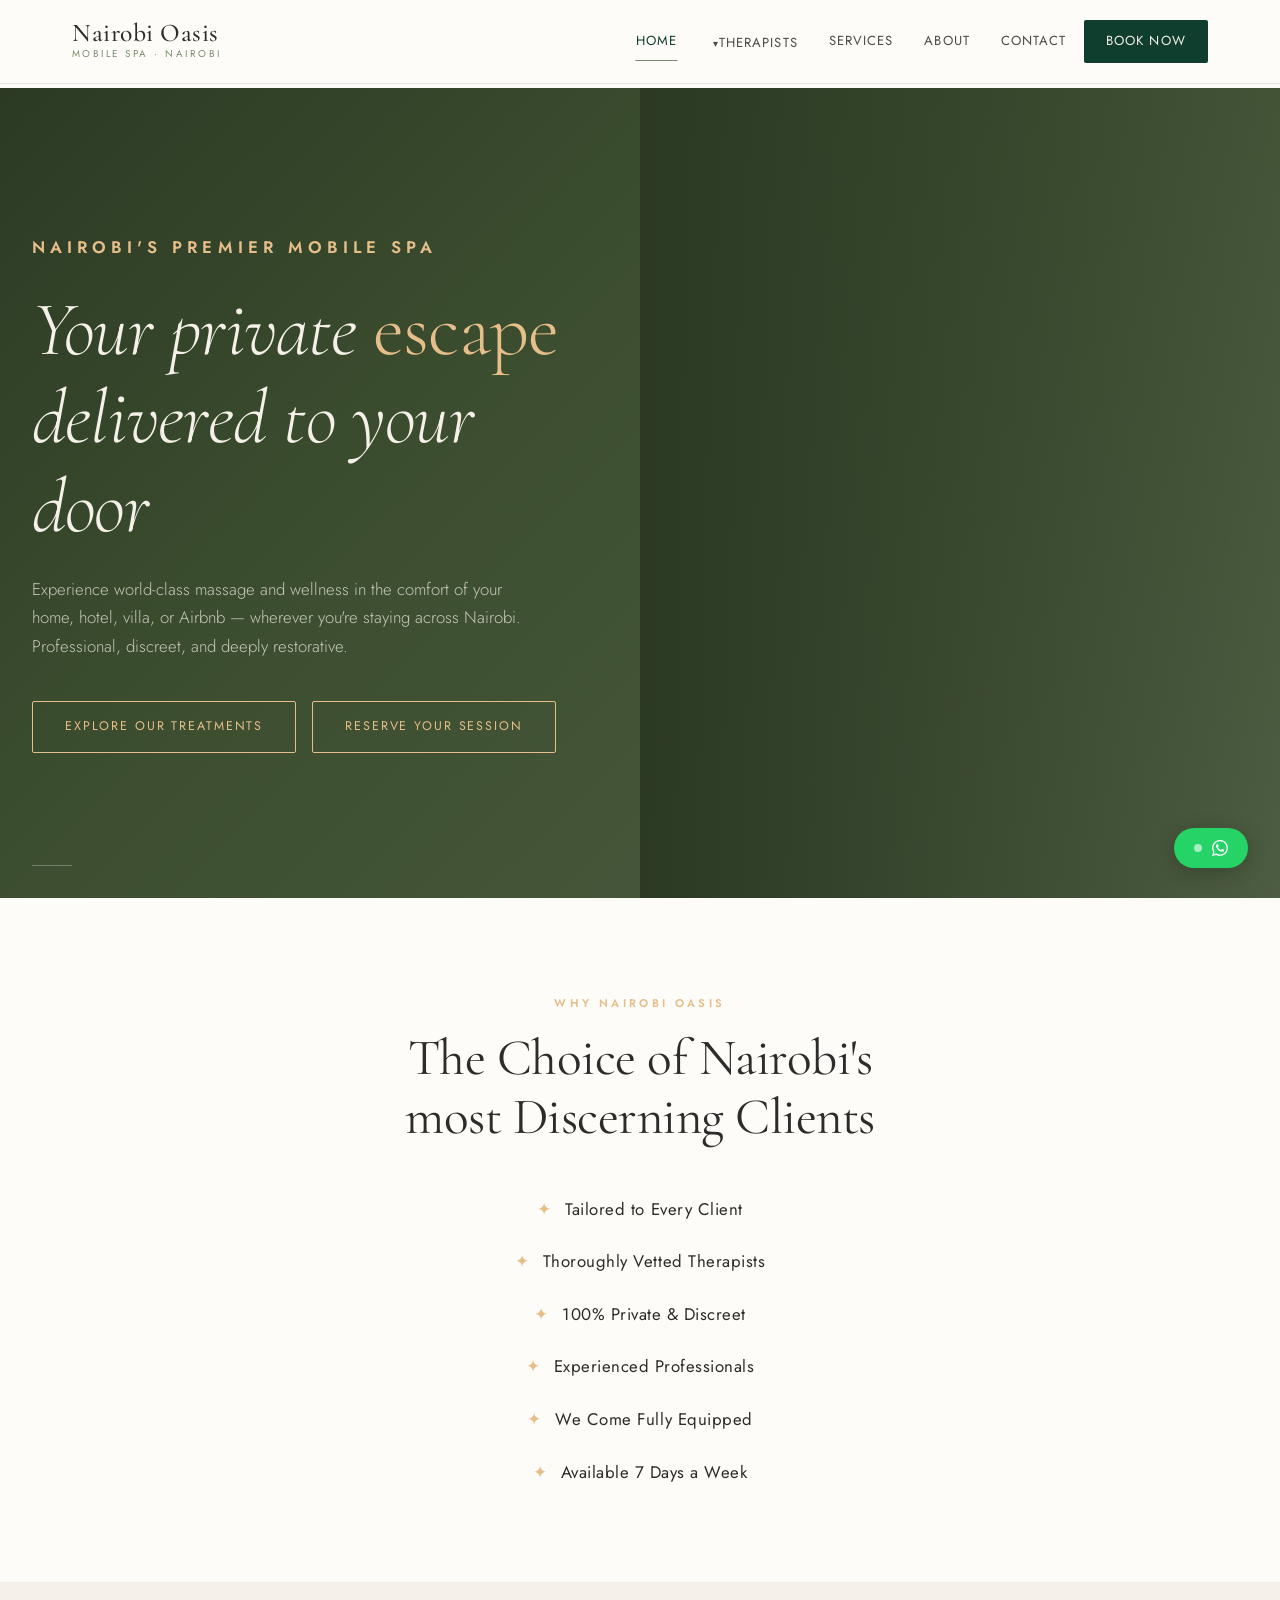
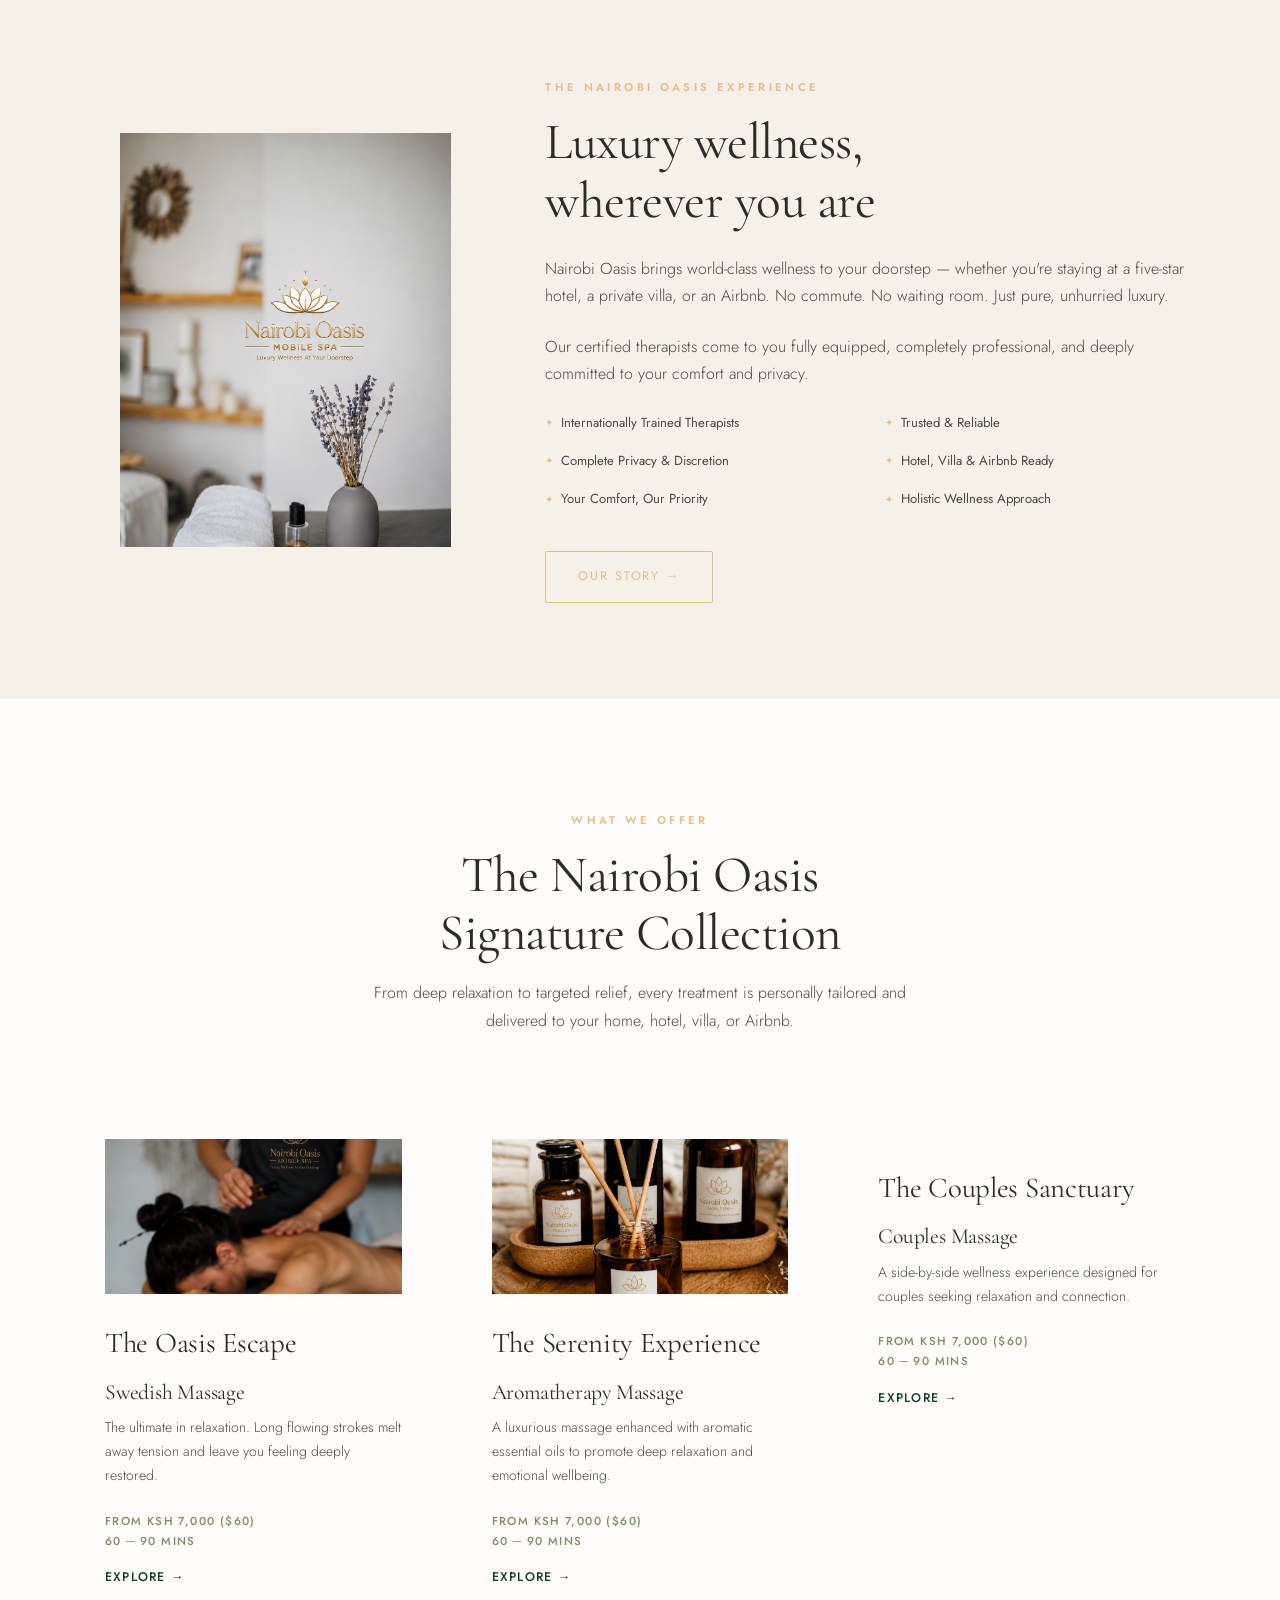
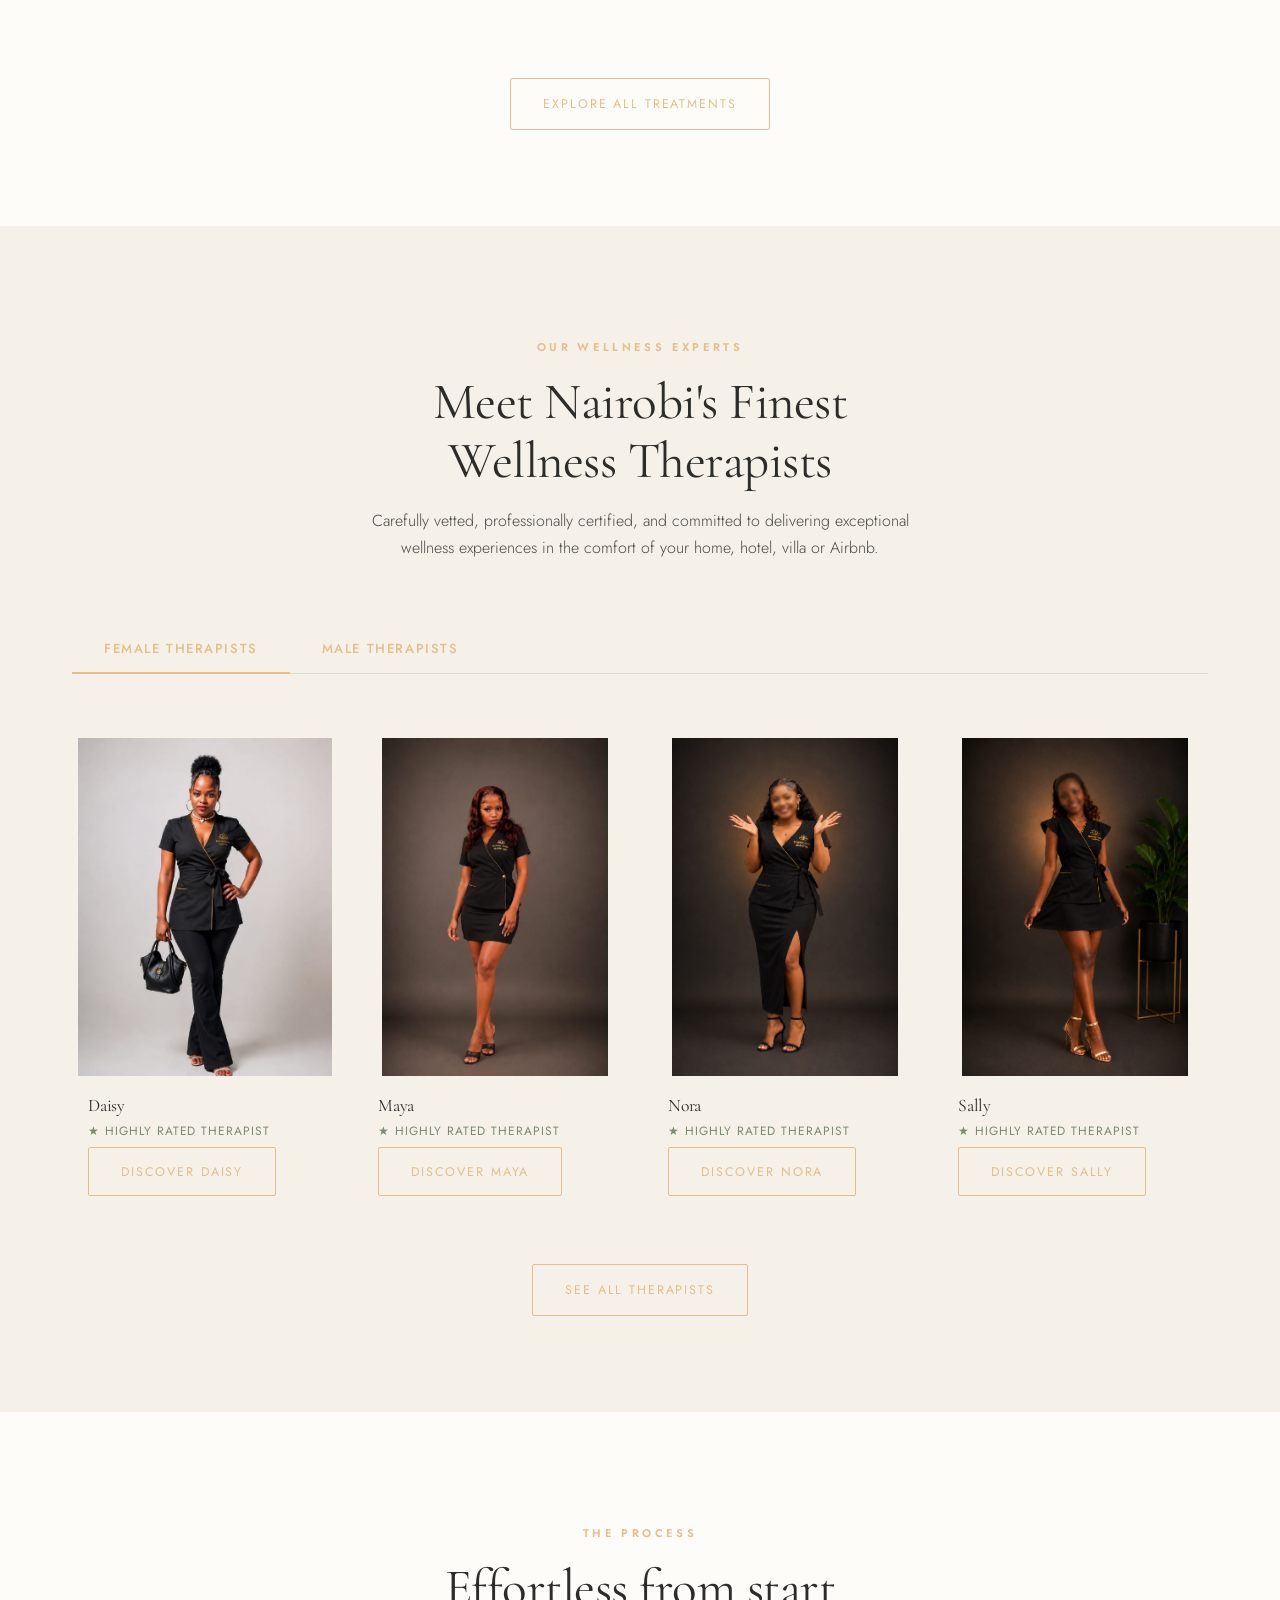
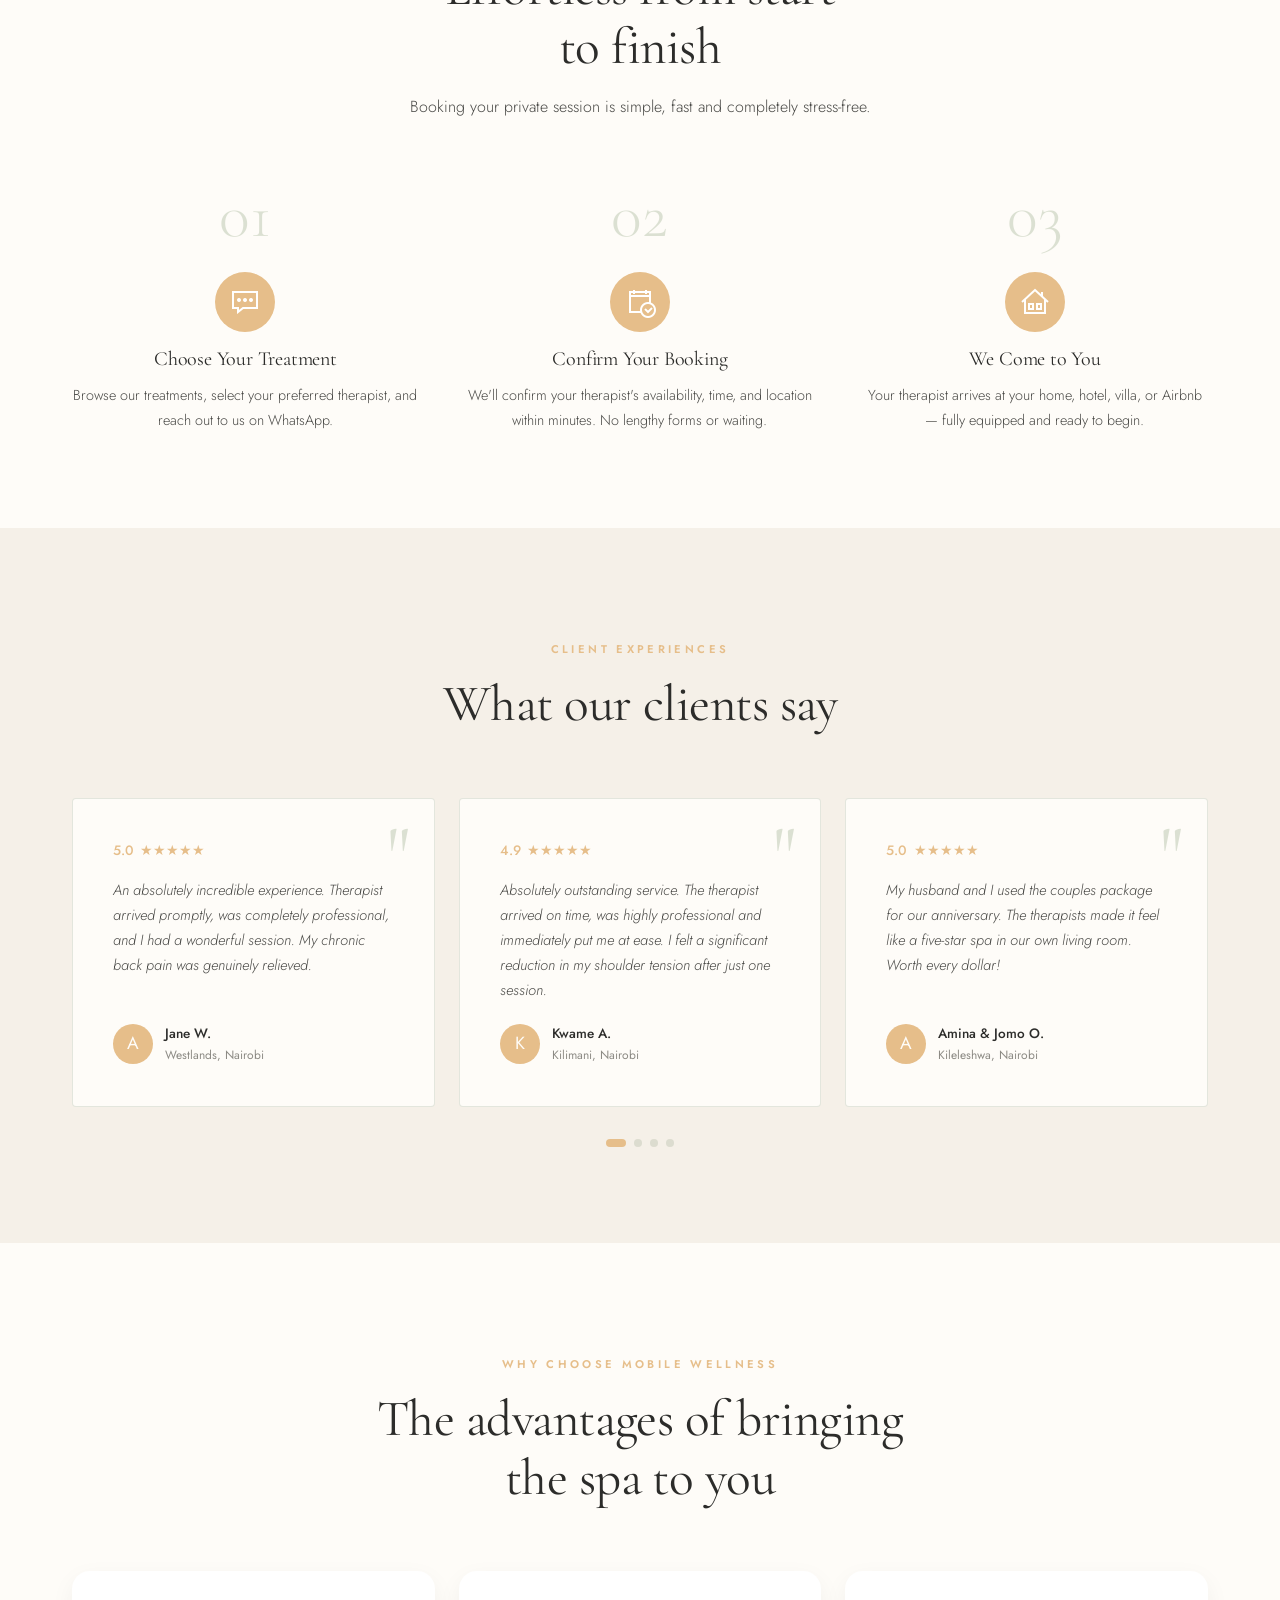
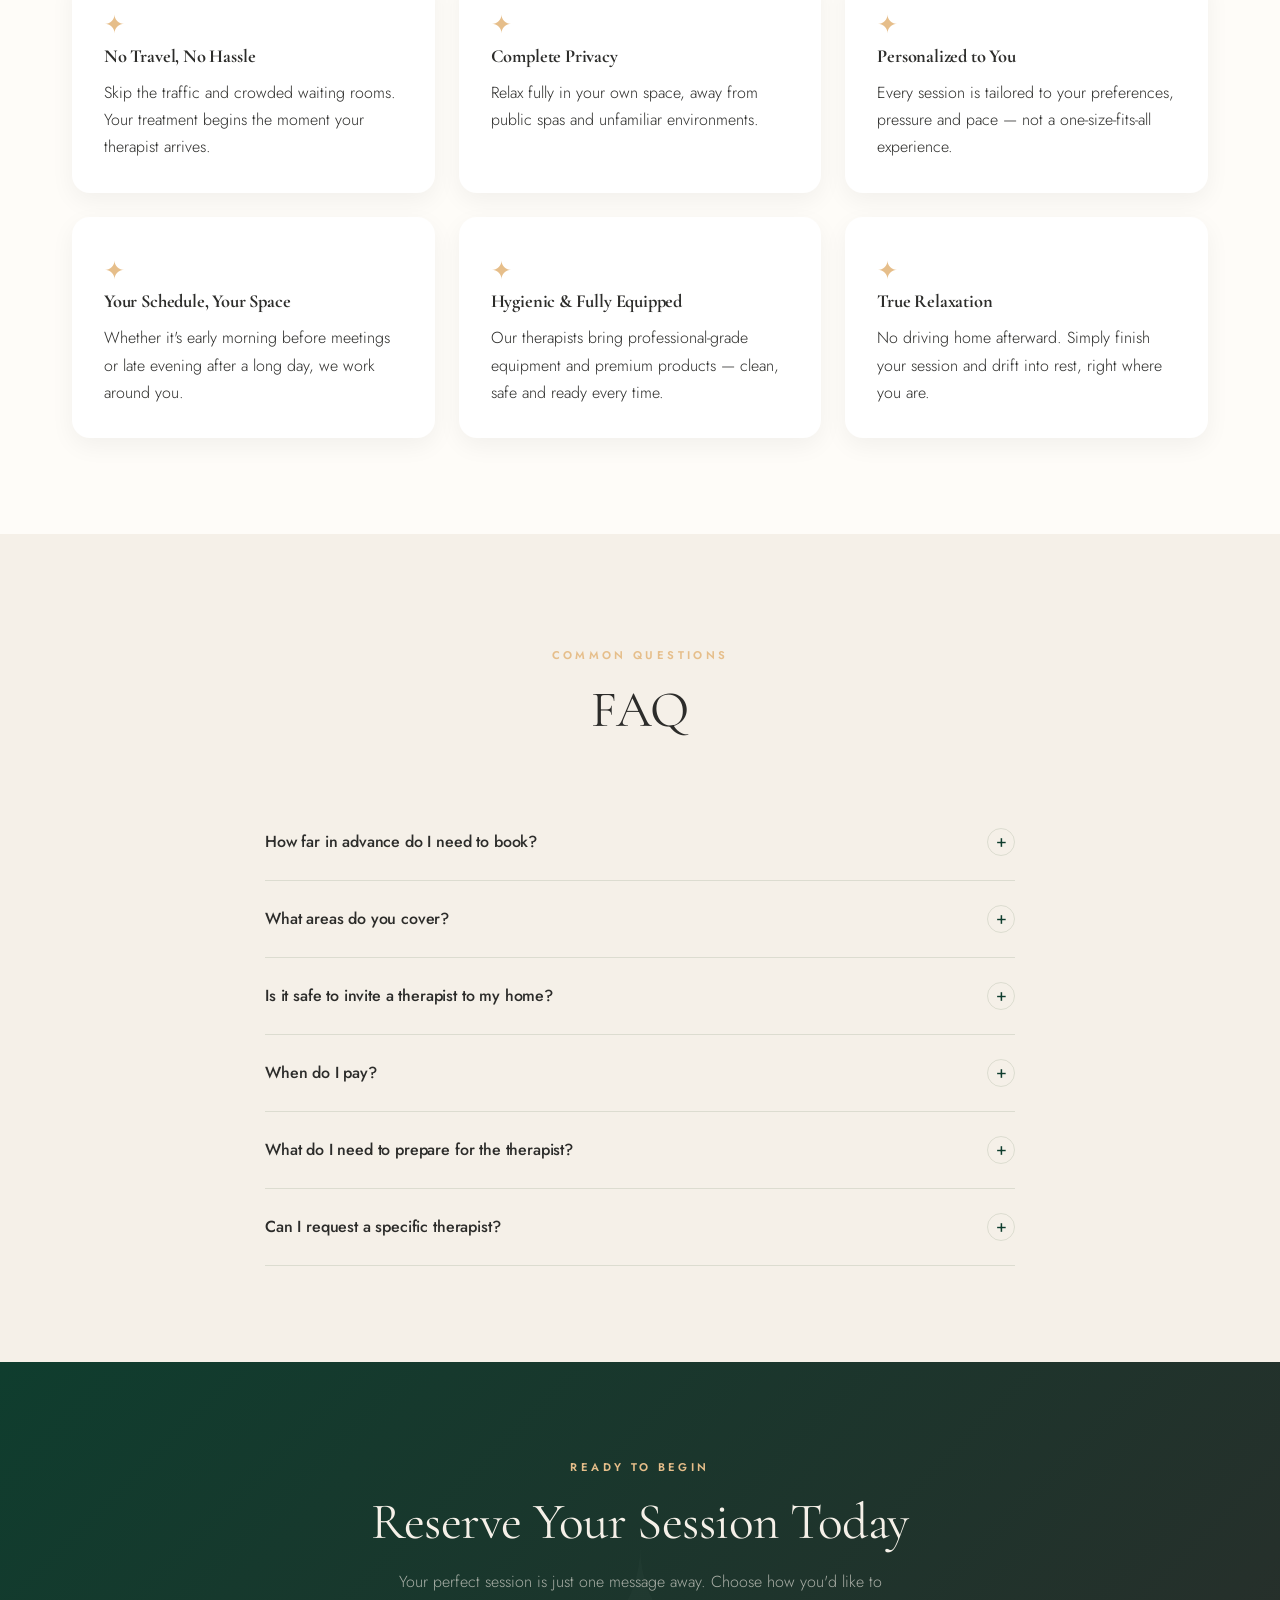
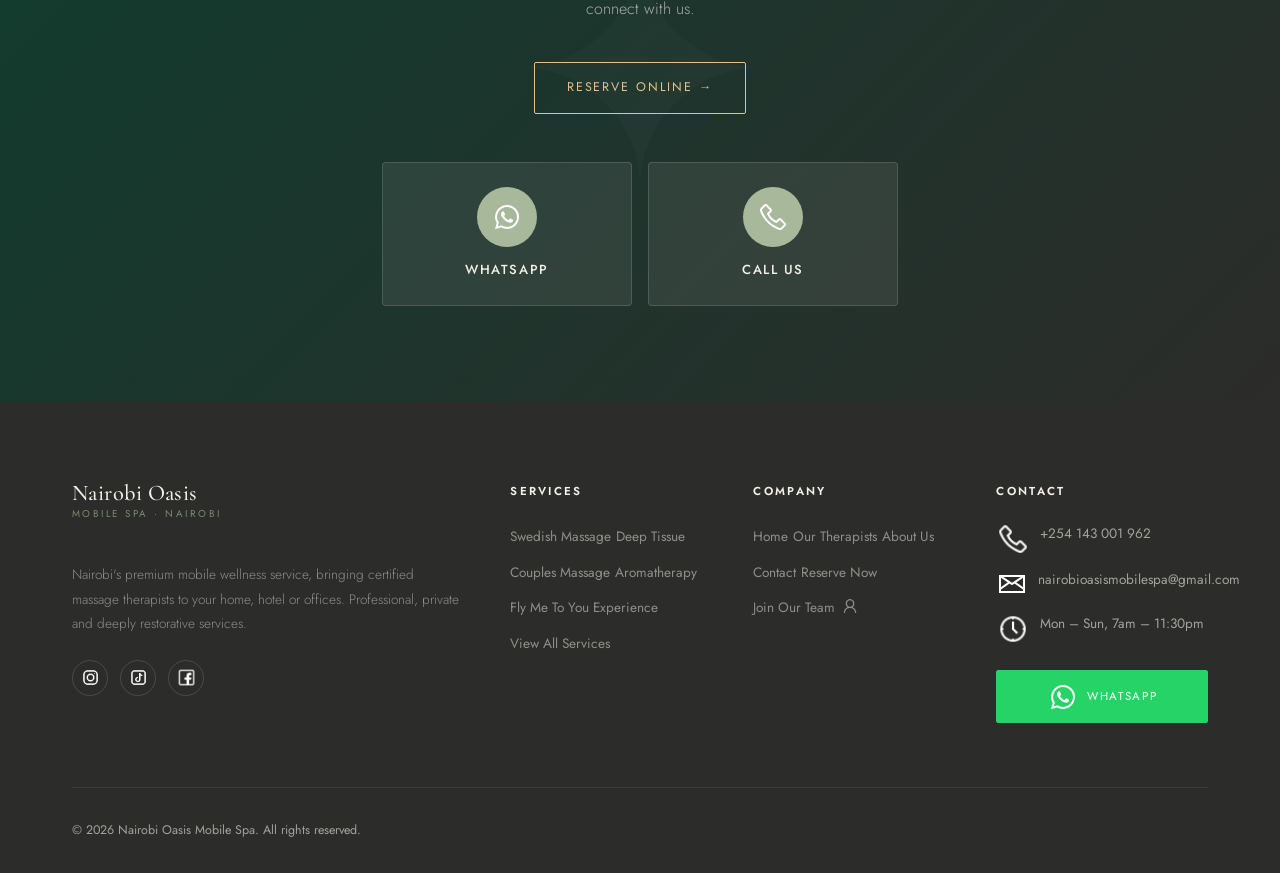
==== index.html @ d6550074 "Initial commit - Nairobi Oasis project" ====
<!DOCTYPE html>
<html lang="en">
<head>
  <meta charset="UTF-8" />
  <meta name="viewport" content="width=device-width, initial-scale=1.0" />
  <meta name="description" content="Nairobi Oasis – Premium mobile massage and wellness therapy delivered to your home, hotel, or office in Nairobi. Book expert therapists via WhatsApp." />
  <meta name="keywords" content="massage Nairobi, mobile massage Nairobi, wellness therapy Nairobi, home massage Nairobi, deep tissue massage, Swedish massage, couples massage" />
  <meta property="og:title" content="Nairobi Oasis | Luxury Mobile Wellness" />
  <meta property="og:description" content="Premium mobile massage and wellness therapy in Nairobi. Expert therapists at your doorstep." />
  <meta property="og:type" content="website" />
  <meta name="twitter:card" content="summary_large_image" />
  <title>Nairobi Oasis | Premium Mobile Spa</title>
  <link rel="preconnect" href="https://fonts.googleapis.com" />
  <link rel="preconnect" href="https://fonts.gstatic.com" crossorigin />
  <link rel="stylesheet" href="css/style.css" />
  <link rel="icon" type="image/png" href="img/main-logo.png">
</head>
<body>

<!-- NAVIGATION -->
<nav class="nav" id="mainNav" role="navigation" aria-label="Main navigation">
  <div class="container">
    <a href="index.html" class="logo" aria-label="Nairobi Oasis Home">
      <span class="logo-name">Nairobi Oasis</span>
      <span class="logo-tagline">Mobile Spa · Nairobi</span>
    </a>
    <div class="nav-links" role="menubar">
      <a href="index.html" class="active" role="menuitem">Home</a>
      <div class="nav-dropdown" role="none">
        <a href="therapists.html" role="menuitem">Therapists</a>
        <div class="dropdown-menu">
          <a href="therapists.html#female-therapists">Female Therapists</a>
          <a href="therapists.html#male-therapists">Male Therapists</a>
          <a href="therapists.html">All Therapists</a>
        </div>
      </div>
      <a href="services.html" role="menuitem">Services</a>
      <a href="about.html" role="menuitem">About</a>
      <a href="contact.html" role="menuitem">Contact</a>
      <a href="booking.html" class="nav-book-btn" role="menuitem">Book Now</a>
    </div>
    <button class="hamburger" id="hamburger" aria-label="Toggle menu" aria-expanded="false"></button>
  </div>
  <div class="mobile-menu" id="mobileMenu" role="menu">
    <a href="index.html" role="menuitem">Home</a>
    <a href="therapists.html" role="menuitem">Our Therapists</a>
    <a href="services.html" role="menuitem">Services</a>
    <a href="about.html" role="menuitem">About Us</a>
    <a href="#benefits" role="menuitem">Benefits</a>
    <a href="#faq" role="menuitem">FAQs</a>
    <a href="contact.html" role="menuitem">Contact</a>
    <a href="booking.html" role="menuitem" style="color:var(--sage-dark);font-weight:500;">→ Book Now</a>
  </div>
</nav>

<!-- FLOATING BOOKING BUTTONS -->
<div class="float-book" aria-label="Quick booking buttons">
  <a href="https://wa.me/254143001962?text=Hi Nairobi Oasis! I'd like to book a massage." target="_blank" class="float-btn wa" rel="noopener">
    <div class="dot"></div>
    <svg width="16" height="16" viewBox="0 0 24 24" fill="currentColor"><path d="M17.472 14.382c-.297-.149-1.758-.867-2.03-.967-.273-.099-.471-.148-.67.15-.197.297-.767.966-.94 1.164-.173.199-.347.223-.644.075-.297-.15-1.255-.463-2.39-1.475-.883-.788-1.48-1.761-1.653-2.059-.173-.297-.018-.458.13-.606.134-.133.298-.347.446-.52.149-.174.198-.298.298-.497.099-.198.05-.371-.025-.52-.075-.149-.669-1.612-.916-2.207-.242-.579-.487-.5-.669-.51-.173-.008-.371-.01-.57-.01-.198 0-.52.074-.792.372-.272.297-1.04 1.016-1.04 2.479 0 1.462 1.065 2.875 1.213 3.074.149.198 2.096 3.2 5.077 4.487.709.306 1.262.489 1.694.625.712.227 1.36.195 1.871.118.571-.085 1.758-.719 2.006-1.413.248-.694.248-1.289.173-1.413-.074-.124-.272-.198-.57-.347m-5.421 7.403h-.004a9.87 9.87 0 01-5.031-1.378l-.361-.214-3.741.982.998-3.648-.235-.374a9.86 9.86 0 01-1.51-5.26c.001-5.45 4.436-9.884 9.888-9.884 2.64 0 5.122 1.03 6.988 2.898a9.825 9.825 0 012.893 6.994c-.003 5.45-4.437 9.884-9.885 9.884m8.413-18.297A11.815 11.815 0 0012.05 0C5.495 0 .16 5.335.157 11.892c0 2.096.547 4.142 1.588 5.945L.057 24l6.305-1.654a11.882 11.882 0 005.683 1.448h.005c6.554 0 11.89-5.335 11.893-11.893a11.821 11.821 0 00-3.48-8.413Z"/></svg>
  </a>
</div>

<!-- HERO -->
<section class="hero" aria-label="Hero section">
  <div class="container" style="position:relative;z-index:2;">
    <div class="hero-content">
      <p class="eyebrow">NAIROBI'S PREMIER MOBILE SPA</p>
      <h1>Your private <em>escape</em> delivered to your door</h1>
      <p>Experience world-class massage and wellness in the comfort of your home, hotel, villa, or Airbnb — wherever you're staying across Nairobi. Professional, discreet, and deeply restorative.</p>
      <div class="btn-group">
        <a href="services.html" class="btn btn-outline">EXPLORE OUR TREATMENTS</a>
        <a href="booking.html" class="btn btn-outline">RESERVE YOUR SESSION</a>
      </div>
    </div>
  </div>
  <div class="hero-visual" aria-hidden="true">
    <div class="hero-img-wrap"></div>
    <div>
      <video class="hero-video" autoplay muted loop playsinline>
        <source src="vid/IMG_4090.MP4" type="video/mp4">
      </video>
    </div>
  </div>
  <div class="hero-scroll" aria-hidden="true">
    <div class="scroll-line"></div>
  </div>
</section>

<!--WHY NAIROBI OASIS-->
<section class="why-choose section">
  <div class="container">
    <p class="eyebrow">Why Nairobi Oasis</p>
    <h2>
      The Choice of Nairobi's <br>most Discerning Clients
    </h2>
    <ul class="why-list">
      <li><span>✦</span> Tailored to Every Client</li>
      <li><span>✦</span> Thoroughly Vetted Therapists</li>
      <li><span>✦</span> 100% Private &amp; Discreet</li>
      <li><span>✦</span> Experienced Professionals</li>
      <li><span>✦</span> We Come Fully Equipped</li>
      <li><span>✦</span> Available 7 Days a Week</li>
    </ul>
  </div>
</section>

<!-- INTRO -->
<section class="intro section" aria-labelledby="intro-heading">
  <div class="container">
    <div class="intro-visual reveal">
      <div class="intro-visual-img">
        <img src="img/image-1.png" alt="Nairobi Oasis mobile massage experience" class="intro-img intro-img-mob" />
      </div>
    </div>
    <div class="intro-text reveal reveal-delay-2">
      <p class="eyebrow">The Nairobi Oasis Experience</p>
      <h2 id="intro-heading">Luxury wellness,<br>wherever you are</h2>
      <p>Nairobi Oasis brings world-class wellness to your doorstep — whether you're staying at a five-star hotel, a private villa, or an Airbnb. No commute. No waiting room. Just pure, unhurried luxury.</p>
      <p>Our certified therapists come to you fully equipped, completely professional, and deeply committed to your comfort and privacy.</p>
      <div class="intro-features">
        <div class="feature-tag">Internationally Trained Therapists</div>
        <div class="feature-tag">Trusted & Reliable</div>
        <div class="feature-tag">Complete Privacy & Discretion</div>
        <div class="feature-tag">Hotel, Villa & Airbnb Ready</div>
        <div class="feature-tag">Your Comfort, Our Priority</div>
        <div class="feature-tag">Holistic Wellness Approach</div>
      </div>
      <a href="about.html" class="btn btn-outline">Our Story →</a>
    </div>
  </div>
</section>

<!-- SERVICES -->
<section class="services section" aria-labelledby="services-heading">
  <div class="container">
    <div class="section-header reveal">
      <p class="eyebrow">What We Offer</p>
      <h2 id="services-heading">The Nairobi Oasis<br>Signature Collection</h2>
      <p>From deep relaxation to targeted relief, every treatment is personally tailored and delivered to your home, hotel, villa, or Airbnb.</p>
    </div>
    <div class="services-slider">
      <button class="slider-btn slider-btn-prev" aria-label="Previous service">‹</button>

      <div class="services-grid">
        <div class="service-card reveal">
          <img src="img/image-4-mini.png" alt="" class="service-card-img">
          <h2 class="service-icon">The Oasis Escape</h2>
          <h3>Swedish Massage</h3>
          <p>The ultimate in relaxation. Long flowing strokes melt away tension and leave you feeling deeply restored.</p>
          <div class="service-price">From KSh 7,000 ($60) <br> 60 ─ 90 mins</div>
          <a href="services.html">Explore →</a>
        </div>
        <div class="service-card reveal reveal-delay-2">
          <img src="img/image-2-mini.png" alt="" class="service-card-img">
          <h2 class="service-icon">The Serenity Experience</h2>
          <h3>Aromatherapy Massage</h3>
          <p>A luxurious massage enhanced with aromatic essential oils to promote deep relaxation and emotional wellbeing.</p>
          <div class="service-price">From  KSh 7,000 ($60) <br> 60 ─ 90 mins</div>
          <a href="services.html">Explore →</a>
        </div>
        <div class="service-card reveal">
          <img src="img/couples-1-mini.png" alt="" class="service-card-img">
          <h2 class="service-icon">The Couples Sanctuary</h2>
          <h3>Couples Massage</h3>
          <p>A side-by-side wellness experience designed for couples seeking relaxation and connection.</p>
          <div class="service-price">From  KSh 7,000 ($60) <br> 60 ─ 90 mins</div>
          <a href="services.html">Explore →</a>
        </div>
      </div>

      <button class="slider-btn slider-btn-next" aria-label="Next service">›</button>
    </div>

    <div class="slider-dots" aria-hidden="true"></div>
    <div style="text-align:center;margin-top:3rem;" class="reveal">
      <a href="services.html" class="btn btn-outline">Explore All Treatments</a>
    </div>
  </div>
</section>

<!-- THERAPISTS PREVIEW -->
<section class="therapists section" aria-labelledby="therapists-heading">
  <div class="container">
    <div class="section-header reveal">
      <p class="eyebrow">Our Wellness Experts</p>
      <h2 id="therapists-heading">Meet Nairobi's Finest <br> Wellness Therapists</h2>
      <p>Carefully vetted, professionally certified, and committed to delivering exceptional wellness experiences in the comfort of your home, hotel, villa or Airbnb.</p>
    </div>
    <div class="therapist-tabs">
      <button class="tab-btn active" data-tab="female-tab">Female Therapists</button>
      <button class="tab-btn" data-tab="male-tab">Male Therapists</button>
    </div>
    <div id="female-tab" class="tab-content active">
      <div class="carousel-wrapper">
        <div class="therapist-grid" data-carousel="female">
          <a href="therapist-profile.html?id=daisy" class="therapist-card reveal">
            <div class="therapist-img-placeholder">
              <img src="img/Daisy.jpg" alt="Daisy" class="therapist-img">
            </div>
            <div class="therapist-info">
              <h4>Daisy</h4>
              <div class="specialty">★ Highly Rated Therapist</div>
              <button class="btn-outline btn">Discover Daisy</button>
            </div>
          </a>
          <a href="therapist-profile.html?id=maya" class="therapist-card reveal reveal-delay-1">
            <div class="therapist-img-placeholder">
              <img src="img/Maya-4.jpeg" alt="Maya" class="therapist-img">
            </div>
            <div class="therapist-info">
              <h4>Maya</h4>
              <div class="specialty">★ Highly Rated Therapist</div>
              <button class="btn-outline btn">Discover Maya</button>
            </div>
          </a>
          <a href="therapist-profile.html?id=nora" class="therapist-card reveal reveal-delay-2">
            <div class="therapist-img-placeholder">
              <img src="img/Nora-2.png" alt="Nora" class="therapist-img">
            </div>
            <div class="therapist-info">
              <h4>Nora</h4>
              <div class="specialty">★ Highly Rated Therapist</div>
              <button class="btn-outline btn">Discover Nora</button>
            </div>
          </a>
          <a href="therapist-profile.html?id=sally" class="therapist-card reveal reveal-delay-3">
            <div class="therapist-img-placeholder">
              <img src="img/Sally3.png" alt="Sally" class="therapist-img">
            </div>
            <div class="therapist-info">
              <h4>Sally</h4>
              <div class="specialty">★ Highly Rated Therapist</div>
              <button class="btn-outline btn">Discover Sally</button>
            </div>
          </a>
        </div>
        <button class="carousel-btn carousel-prev" data-carousel="female">‹</button>
        <button class="carousel-btn carousel-next" data-carousel="female">›</button>
      </div>
      <div class="carousel-dots" data-carousel="female"></div>
    </div>
    <div id="male-tab" class="tab-content">
      <div class="carousel-wrapper">
        <div class="therapist-grid" data-carousel="male">
          <a href="therapist-profile.html?id=dan" class="therapist-card reveal">
            <div class="therapist-img-placeholder">
              <img src="img/Dan-2.png" alt="Dan" class="therapist-img">
            </div>
            <div class="therapist-info">
              <h4>Dan</h4>
              <div class="specialty">★ Highly Rated Therapist</div>
              <button class="btn-outline btn">Discover Dan</button>
            </div>
          </a>
          <a href="therapist-profile.html?id=alison" class="therapist-card reveal reveal-delay-1">
            <div class="therapist-img-placeholder">
              <img src="img/Alison-2.png" alt="Alison" class="therapist-img">
            </div>
            <div class="therapist-info">
              <h4>Alison</h4>
              <div class="specialty">★ Highly Rated Therapist</div>
              <button class="btn-outline btn">Discover Alison</button>
            </div>
          </a>
        </div>
        <button class="carousel-btn carousel-prev" data-carousel="male">‹</button>
        <button class="carousel-btn carousel-next" data-carousel="male">›</button>
      </div>
      <div class="carousel-dots" data-carousel="male"></div>
    </div>
    <div style="text-align:center;margin-top:3rem;" class="reveal">
      <a href="therapists.html" class="btn btn-outline">See All Therapists</a>
    </div>
  </div>
</section>

<!-- HOW IT WORKS -->
<section class="how-it-works section" aria-labelledby="hiw-heading">
  <div class="container">
    <div class="section-header reveal">
      <p class="eyebrow">The Process</p>
      <h2 id="hiw-heading">Effortless from start<br>to finish</h2>
      <p>Booking your private session is simple, fast and completely stress-free.</p>
    </div>
    <div class="steps-grid">
      <div class="step reveal">
        <div class="step-icon">
          <img src="icons/message-w.png" alt="Message icon">
        </div>
        <h3>Choose Your Treatment</h3>
        <p>Browse our treatments, select your preferred therapist, and reach out to us on WhatsApp.</p>
      </div>
      <div class="step reveal reveal-delay-1">
        <div class="step-icon">
          <img src="icons/booking.png" alt="Calendar icon">
        </div>
        <h3>Confirm Your Booking</h3>
        <p>We'll confirm your therapist's availability, time, and location within minutes. No lengthy forms or waiting.</p>
      </div>
      <div class="step reveal reveal-delay-2">
        <div class="step-icon">
          <img src="icons/house.png" alt="Home icon">
        </div>
        <h3>We Come to You</h3>
        <p>Your therapist arrives at your home, hotel, villa, or Airbnb — fully equipped and ready to begin.</p>
      </div>
    </div>
  </div>
</section>

<!-- TESTIMONIALS -->
<section class="testimonials section" aria-labelledby="reviews-heading">
  <div class="container">
    <div class="section-header reveal">
      <p class="eyebrow">Client Experiences</p>
      <h2 id="reviews-heading">What our clients say</h2>
    </div>

    <div class="testimonials-viewport" id="testimonialsViewport">
      <div class="testimonials-track" id="testimonialsTrack">

        <div class="testimonial-card reveal">
          <div class="stars"><span class="rating">5.0</span>★★★★★</div>
          <p>An absolutely incredible experience. Therapist arrived promptly, was completely professional, and I had a wonderful session. My chronic back pain was genuinely relieved.</p>
          <div class="reviewer">
            <div class="reviewer-avatar">A</div>
            <div>
              <div class="reviewer-name">Jane W.</div>
              <div class="reviewer-loc">Westlands, Nairobi</div>
            </div>
          </div>
        </div>

        <div class="testimonial-card reveal reveal-delay-1">
          <div class="stars"><span class="rating">4.9</span>★★★★★</div>
          <p>Absolutely outstanding service. The therapist arrived on time, was highly professional and immediately put me at ease. I felt a significant reduction in my shoulder tension after just one session.</p>
          <div class="reviewer">
            <div class="reviewer-avatar">K</div>
            <div>
              <div class="reviewer-name">Kwame A.</div>
              <div class="reviewer-loc">Kilimani, Nairobi</div>
            </div>
          </div>
        </div>

        <div class="testimonial-card reveal reveal-delay-2">
          <div class="stars"><span class="rating">5.0</span>★★★★★</div>
          <p>My husband and I used the couples package for our anniversary. The therapists made it feel like a five-star spa in our own living room. Worth every dollar!</p>
          <div class="reviewer">
            <div class="reviewer-avatar">A</div>
            <div>
              <div class="reviewer-name">Amina & Jomo O.</div>
              <div class="reviewer-loc">Kileleshwa, Nairobi</div>
            </div>
          </div>
        </div>

        <div class="testimonial-card">
          <div class="stars"><span class="rating">4.8</span>★★★★★</div>
          <p>Booking was effortless and the deep tissue massage was exactly what my travel-worn back needed. I'll definitely be a repeat client.</p>
          <div class="reviewer">
            <div class="reviewer-avatar">T</div>
            <div>
              <div class="reviewer-name">Tendai M.</div>
              <div class="reviewer-loc">Lavington, Nairobi</div>
            </div>
          </div>
        </div>

        <div class="testimonial-card">
          <div class="stars"><span class="rating">5.0</span>★★★★★</div>
          <p>I was skeptical about home sessions but the therapist's setup felt more relaxing than any spa visit I've had. Highly recommend.</p>
          <div class="reviewer">
            <div class="reviewer-avatar">N</div>
            <div>
              <div class="reviewer-name">Nia K.</div>
              <div class="reviewer-loc">Karen, Nairobi</div>
            </div>
          </div>
        </div>

        <div class="testimonial-card">
          <div class="stars"><span class="rating">4.9</span>★★★★★</div>
          <p>Six sessions in and my migraines have noticeably reduced. The therapist truly understands trigger points and pressure.</p>
          <div class="reviewer">
            <div class="reviewer-avatar">D</div>
            <div>
              <div class="reviewer-name">David O.</div>
              <div class="reviewer-loc">Runda, Nairobi</div>
            </div>
          </div>
        </div>

      </div>
    </div>

    <div class="testimonial-dots" id="testimonialDots"></div>
  </div>
</section>

<!-- BENEFITS -->
<section class="benefits section" id="benefits">
  <div class="container">
    <div class="section-header">
      <p class="eyebrow">Why Choose Mobile Wellness</p>
      <h2>The advantages of bringing <br> the spa to you</h2>
    </div>

    <div class="benefits-grid">
      <div class="benefit-card">
        <P style="color: var(--earth); font-size: 25px;">✦</P>
        <h3>No Travel, No Hassle</h3>
        <p>Skip the traffic and crowded waiting rooms. Your treatment begins the moment your therapist arrives.</p>
      </div>

      <div class="benefit-card">
        <P style="color: var(--earth); font-size: 25px;">✦</P>
        <h3>Complete Privacy</h3>
        <p>Relax fully in your own space, away from public spas and unfamiliar environments.</p>
      </div>

      <div class="benefit-card">
        <P style="color: var(--earth); font-size: 25px;">✦</P>
        <h3>Personalized to You</h3>
        <p>Every session is tailored to your preferences, pressure and pace — not a one-size-fits-all experience.</p>
      </div>

      <div class="benefit-card">
        <P style="color: var(--earth); font-size: 25px;">✦</P>
        <h3>Your Schedule, Your Space</h3>
        <p>Whether it's early morning before meetings or late evening after a long day, we work around you.</p>
      </div>

      <div class="benefit-card">
        <P style="color: var(--earth); font-size: 25px;">✦</P>
        <h3> Hygienic & Fully Equipped</h3>
        <p>Our therapists bring professional-grade equipment and premium products — clean, safe and ready every time.</p>
      </div>

      <div class="benefit-card">
        <P style="color: var(--earth); font-size: 25px;">✦</P>
        <h3>True Relaxation</h3>
        <p>No driving home afterward. Simply finish your session and drift into rest, right where you are.</p>
      </div>
    </div>
  </div>
</section>

<!-- FAQ -->
<section class="faq section" id="faq">
  <div class="container">
    <div class="section-header reveal">
      <p class="eyebrow">Common Questions</p>
      <h2>FAQ</h2>
    </div>
    <div class="faq-list">
      <div class="faq-item reveal">
        <div class="faq-q">
          <h4>How far in advance do I need to book?</h4>
          <div class="faq-toggle">+</div>
        </div>
        <div class="faq-a"><p>We recommend booking at least 1–2 hours in advance to ensure therapist availability. For the best selection of therapists and appointment times, booking earlier is always advised.</p></div>
      </div>
      <div class="faq-item reveal">
        <div class="faq-q">
          <h4>What areas do you cover?</h4>
          <div class="faq-toggle">+</div>
        </div>
        <div class="faq-a"><p>We cover all Nairobi neighborhoods including Westlands, Karen, Kilimani, Kileleshwa, Lavington, Parklands, Runda, Muthaiga, Upperhill, CBD, and surrounding areas. Message us if you're unsure.</p></div>
      </div>
      <div class="faq-item reveal">
        <div class="faq-q">
          <h4>Is it safe to invite a therapist to my home?</h4>
          <div class="faq-toggle">+</div>
        </div>
        <div class="faq-a"><p>Absolutely. All Nairobi Oasis therapists are professionally trained, identity-verified, background-checked, and committed to maintaining the highest standards of professionalism, privacy, and client care.</p></div>
      </div>
      <div class="faq-item reveal">
        <div class="faq-q">
          <h4>When do I pay?</h4>
          <div class="faq-toggle">+</div>
        </div>
        <div class="faq-a"><p>Payment is made upon completion of your session. We currently accept M-Pesa and cash payments. Our team will provide payment guidance when confirming your booking.</p></div>
      </div>
      <div class="faq-item reveal">
        <div class="faq-q">
          <h4>What do I need to prepare for the therapist?</h4>
          <div class="faq-toggle">+</div>
        </div>
        <div class="faq-a"><p>Simply clear enough space for a massage table (or the floor for Thai massage), have a towel or two available, and let us know in advance if there are any special requirements. Our therapists bring all professional equipment.</p></div>
      </div>
      <div class="faq-item reveal">
        <div class="faq-q">
          <h4>Can I request a specific therapist?</h4>
          <div class="faq-toggle">+</div>
        </div>
        <div class="faq-a"><p>Yes! Browse our therapist profiles and mention your preference when booking. We'll do our best to match you with your requested therapist subject to availability.</p></div>
      </div>
    </div>
  </div>
</section>

<!-- BOOKING CTA -->
<section class="booking-cta" aria-label="Call to action">
  <div class="container">
    <p class="eyebrow">Ready to Begin</p>
    <h2>Reserve Your Session Today</h2>
    <p>Your perfect session is just one message away. Choose how you'd like to connect with us.</p>
    <div class="btn-group" style="justify-content:center;margin-bottom:3rem;">
      <a href="booking.html" class="btn btn-outline">Reserve Online →</a>
    </div>
    <div class="booking-methods">
      <a href="https://wa.me/254143001962" target="_blank" class="booking-method-card">
        <div class="method-icon">
          <img src="icons/whatsapp.png" alt="whatsapp-icon">
        </div>
        <div class="method-name">WhatsApp</div>
      </a>
      <a href="tel:+254143001962" class="booking-method-card">
        <div class="method-icon">
          <img src="icons/call.png" alt="phone-icon">
        </div>
        <div class="method-name">Call Us</div>
      </a>
    </div>
  </div>
</section>

<!-- FOOTER -->
<footer role="contentinfo">
  <div class="container">
    <div class="footer-grid">
      <div class="footer-brand">
        <div class="logo">
          <span class="logo-name">Nairobi Oasis</span>
          <span class="logo-tagline">Mobile Spa · Nairobi</span>
        </div>
        <p style="margin-top:1.25rem;">Nairobi's premium mobile wellness service, bringing certified massage therapists to your home, hotel or offices. Professional, private and deeply restorative services.</p>
        <div class="social-links">
          <a href="https://www.instagram.com/nairobioasisspa" class="social-link" target="_blank" aria-label="Instagram">
            <img src="icons/instagram.png" alt="Instagram icon">
          </a>
          <a href="https://www.tiktok.com/@nairobioasismobilespa" target="_blank" class="social-link" aria-label="Tiktok">
            <img src="icons/tiktok.png" alt="Tiktok icon">
          </a>
          <a href="https://www.facebook.com/share/14eLEYNdpJy/?mibextid=wwXIfr" target="_blank" class="social-link" aria-label="WhatsApp">
            <img src="icons/facebook.png" alt="Faceook icon">
          </a>
        </div>
      </div>
      <div class="footer-col f-services">
        <h5>Services</h5>
        <ul>
          <li><a href="services.html#swedish">Swedish Massage</a></li>
          <li><a href="services.html#tissue">Deep Tissue</a></li>
          <li><a href="services.html#couple">Couples Massage</a></li>
          <li><a href="services.html#aromatherapy">Aromatherapy</a></li>
          <li><a href="services.html#flymetoyou">Fly Me To You Experience</a></li>
          <li><a href="services.html.">View All Services</a></li>
        </ul>
      </div>
      <div class="footer-col f-company">
        <h5>Company</h5>
        <ul>
          <li><a href="index.html">Home</a></li>
          <li><a href="therapists.html">Our Therapists</a></li>
          <li><a href="about.html">About Us</a></li>
          <li><a href="contact.html">Contact</a></li>
          <li><a href="booking.html">Reserve Now</a></li>
          <li><a href="">Join Our Team</a> <span><img src="icons/profile.png" alt=""></span> </li>
        </ul>
      </div>
      <div class="footer-col f-contact">
        <h5>Contact</h5>
        <div class="footer-contact-item">
          <img src="icons/call.png" class="icon-img" alt="">
          <a href="tel:+254143001962">+254 143 001 962</a>
        </div>
        <div class="footer-contact-item">
          <img src="icons/mail-w.png" class="icon-img" alt="">
          <a href="mailto:hello@nairobioasismobilespa@gmail.com">nairobioasismobilespa@gmail.com</a>
        </div>
        <div class="footer-contact-item">
            <img src="icons/time.png" class="icon-img" alt="">
          <span>Mon – Sun, 7am – 11:30pm</span>
        </div>
        <div style="margin-top:1.5rem;display:flex;flex-direction:column;gap:0.5rem;">
          <a href="https://wa.me/254143001962" target="_blank" class="btn btn-wa" style="font-size:0.72rem;padding:0.6rem 1rem;justify-content:center;">
            <img src="icons/whatsapp.png" alt="WhatsApp icon">  WhatsApp</a>
        </div>
      </div>
    </div>
    <div class="footer-bottom">
      <span>© 2026 Nairobi Oasis Mobile Spa. All rights reserved.</span>
      <!-- <div class="footer-bottom-links">
        <a href="#">Privacy Policy</a>
        <a href="#">Terms of Service</a>
        <a href="#">Cookie Policy</a>
      </div> -->
    </div>
  </div>
</footer>

<script src="js/main.js"></script>
</body>
</html>
---- css/style.css ----
@import url("https://fonts.googleapis.com/css2?family=Cormorant+Garamond:ital,wght@0,300;0,400;0,500;0,600;1,300;1,400&family=Jost:wght@300;400;500;600&display=swap");

/* CSS VARIABLES */
:root {
  --cream: #f5f0e8;
  --ivory: #faf8f3;
  --sage: #7a8b6e;
  --sage-light: #a8b89a;
  --sage-dark: #0f3d2e;
  --earth: #E6BE8A;
  --earth-dark: #9e7e58;
  --charcoal: #2c2c2a;
  --charcoal-light: #4a4a47;
  --warm-white: #fefcf8;
  --muted: #8c8a84;
  --border: rgba(122, 139, 110, 0.2);
  --shadow: 0 20px 60px rgba(44, 44, 42, 0.08);
  --shadow-hover: 0 30px 80px rgba(44, 44, 42, 0.15);
  --radius: 2px;
  --transition: all 0.4s cubic-bezier(0.25, 0.46, 0.45, 0.94);
  --font-display: "Cormorant Garamond", Georgia, serif;
  --font-body: "Jost", sans-serif;
  --whatsapp: #25d366;
}

/* RESET & BASE */
*,
*::before,
*::after {
  box-sizing: border-box;
  margin: 0;
  padding: 0;
}

html {
  scroll-behavior: smooth;
  font-size: 16px;
  overflow-x: hidden;
}

body {
  font-family: var(--font-body);
  background: var(--warm-white);
  color: var(--charcoal);
  line-height: 1.7;
  overflow-x: hidden;
  -webkit-font-smoothing: antialiased;
}

body {
    padding-top: 88px;
}

img {
  max-width: 100%;
  height: auto;
  display: block;
}

.hero-video {
  position: absolute;
  inset: 0;
  width: 100%;
  height: 100%;
  object-fit: cover;
}

a {
  text-decoration: none;
  color: inherit;
}

button {
  cursor: pointer;
  border: none;
  background: none;
  font-family: inherit;
}

ul {
  list-style: none;
}

/* TYPOGRAPHY */
h1,
h2,
h3,
h4 {
  font-family: var(--font-display);
  font-weight: 400;
  line-height: 1.15;
  letter-spacing: -0.01em;
}

h1 {
  font-size: clamp(2.8rem, 6vw, 5.5rem);
}

h2 {
  font-size: clamp(2rem, 4vw, 3.5rem);
}

h3 {
  font-size: clamp(1.4rem, 2.5vw, 2rem);
}

h4 {
  font-size: 1.25rem;
}

p {
  font-size: 1rem;
  color: var(--charcoal-light);
  font-weight: 300;
}

.eyebrow {
  font-family: var(--font-body);
  font-size: 0.7rem;
  font-weight: 600;
  letter-spacing: 0.3em;
  text-transform: uppercase;
  color: var(--earth);
}

/* LAYOUT */
.container {
  max-width: 1200px;
  margin: 0 auto;
  padding: 0 2rem;
}

.section {
  padding: 6rem 0;
}

/* NAVIGATION */
.nav {
  background: var(--warm-white);
  padding: 1.25rem 0;
  position: fixed;
  top: 0;
  left: 0;
  width: 100%;
  z-index: 1000;
  border-bottom: 1px solid var(--border);
  transition: transform .3s ease, padding .3s ease, box-shadow .3s ease;
}

.nav.scrolled {
  box-shadow: 0 2px 30px rgba(44, 44, 42, 0.08);
  padding: 0.9rem 0;
}

.nav .container {
  display: flex;
  align-items: center;
  justify-content: space-between;
}

.logo {
  display: flex;
  flex-direction: column;
  gap: 0.05rem;
}

.logo-name {
  font-family: var(--font-display);
  font-size: 1.6rem;
  font-weight: 500;
  color: var(--charcoal);
  letter-spacing: 0.02em;
  line-height: 1;
}

.logo-tagline {
  font-size: 0.62rem;
  letter-spacing: 0.25em;
  text-transform: uppercase;
  color: var(--sage);
  font-weight: 400;
}

.logo img {
  width: 120px;
  height: auto;
}

.nav-links {
  display: flex;
  gap: 0.25rem;
  align-items: center;
}

.nav-links a {
  font-size: 0.82rem;
  font-weight: 400;
  letter-spacing: 0.08em;
  text-transform: uppercase;
  color: var(--charcoal-light);
  padding: 0.5rem 0.85rem;
  border-radius: 2px;
  transition: var(--transition);
  position: relative;
}

.nav-links a:hover,
.nav-links a.active {
  color: var(--sage-dark);
}

.nav-links a::after {
  content: "";
  position: absolute;
  bottom: 0;
  left: 50%;
  width: 0;
  height: 1px;
  background: var(--sage);
  transition: var(--transition);
  transform: translateX(-50%);
}

.nav-links a:hover::after,
.nav-links a.active::after {
  width: 60%;
}

.nav-dropdown {
  position: relative;
}

.nav-dropdown > a::before {
  content: "▾";
  margin-left: 0.3rem;
  font-size: 0.65rem;
}

.dropdown-menu {
  position: absolute;
  top: calc(100% + 0.5rem);
  left: 0;
  background: var(--warm-white);
  border: 1px solid var(--border);
  border-radius: 4px;
  min-width: 210px;
  padding: 0.5rem 0;
  opacity: 0;
  visibility: hidden;
  transform: translateY(-8px);
  transition: var(--transition);
  box-shadow: var(--shadow);
  z-index: 100;
}

.nav-dropdown:hover .dropdown-menu {
  opacity: 1;
  visibility: visible;
  transform: translateY(0);
}

.dropdown-menu a {
  display: block;
  padding: 0.6rem 1.2rem;
  font-size: 0.8rem;
  color: var(--charcoal-light);
  text-transform: none;
  letter-spacing: 0.03em;
}

.dropdown-menu a::after {
  display: none;
}

.dropdown-menu a:hover {
  background: var(--cream);
  color: var(--sage-dark);
}

.nav-book-btn {
  background: var(--sage-dark);
  color: var(--cream) !important;
  padding: 0.65rem 1.4rem !important;
  border-radius: 2px;
  font-weight: 500;
  letter-spacing: 0.12em;
}

.nav-book-btn::after {
  display: none !important;
}

.nav-book-btn:hover {
  background: var(--charcoal) !important;
  color: var(--cream) !important;
}

.hamburger {
  display: none;
  flex-direction: column;
  gap: 5px;
  padding: 4px;
  cursor: pointer;
}

.hamburger span {
  display: block;
  width: 24px;
  height: 1.5px;
  background: var(--charcoal);
  transition: var(--transition);
}

.hamburger.open span:nth-child(1) {
  transform: rotate(45deg) translate(4px, 4px);
}

.hamburger.open span:nth-child(2) {
  opacity: 0;
}

.hamburger.open span:nth-child(3) {
  transform: rotate(-45deg) translate(4px, -4px);
}

.mobile-menu {
  display: none;
  background: var(--warm-white);
  border-top: 1px solid var(--border);
  padding: 1.5rem 2rem;
}

.mobile-menu.open {
  display: block;
}

.mobile-menu a {
  display: block;
  padding: 0.75rem 0;
  font-size: 0.9rem;
  border-bottom: 1px solid var(--border);
  color: var(--charcoal-light);
  letter-spacing: 0.05em;
}

.mobile-menu a:last-child {
  border-bottom: none;
}

/* BUTTONS */
.btn {
  display: inline-flex;
  align-items: center;
  gap: 0.5rem;
  padding: 0.9rem 2rem;
  font-size: 0.78rem;
  font-family: var(--font-body);
  letter-spacing: 0.15em;
  text-transform: uppercase;
  border-radius: var(--radius);
  transition: var(--transition);
  cursor: pointer;
  border: 1.5px solid transparent;
}

.btn-primary {
  background: var(--sage-dark);
  color: var(--cream);
  border-color: var(--sage-dark);
}

.btn-primary:hover {
  background: var(--charcoal);
  border-color: var(--charcoal);
  transform: translateY(-2px);
}

.btn-outline {
  background: transparent;
  color: var(--earth);
  border-color: var(--earth);
}

.btn-outline:hover {
  background: var(--cream);
  color: var(--charcoal);
  border-color: var(--cream);
  transform: translateY(-2px);
}

.btn-cream {
  background: var(--cream);
  color: var(--charcoal);
  border-color: var(--cream);
}

.btn-cream:hover {
  background: var(--warm-white);
  transform: translateY(-2px);
}

.btn-wa {
  background: var(--whatsapp);
  color: #fff;
  border-color: var(--whatsapp);
}

.btn-wa:hover {
  background: #1da851;
  border-color: #1da851;
  transform: translateY(-2px);
}

.btn-group {
  display: flex;
  gap: 1rem;
  flex-wrap: wrap;
  align-items: center;
}

/* HERO */
.hero {
  min-height: 90vh;
  background: linear-gradient(135deg, #2c3a24 0%, #3d4f30 40%, #4d5c42 100%);
  display: grid;
  grid-template-columns: 1fr 1fr;
  align-items: center;
  position: relative;
  overflow: hidden;
}

.hero::before {
  content: "";
  position: absolute;
  inset: 0;
  background: url("data:image/svg+xml,%3Csvg width='60' height='60' viewBox='0 0 60 60' xmlns='http://www.w3.org/2000/svg'%3E%3Cg fill='none' fill-rule='evenodd'%3E%3Cg fill='%237A8B6E' fill-opacity='0.07'%3E%3Ccircle cx='30' cy='30' r='1'/%3E%3C/g%3E%3C/g%3E%3C/svg%3E");
  opacity: 0.5;
}

.hero-content {
  padding: 5rem 0 5rem 0;
  position: relative;
  z-index: 2;
  animation: fadeUp 1s ease both;
}

.hero-content .eyebrow {
  color: var(--earth);
  margin-bottom: 1.5rem;
}

.hero-content h1 {
  color: var(--cream);
  font-weight: 300;
  font-style: italic;
  margin-bottom: 1.5rem;
}

.hero-content h1 em {
  font-style: normal;
  color: var(--earth);
}

.hero-content p {
  color: rgba(245, 240, 232, 0.75);
  font-size: 1.05rem;
  max-width: 500px;
  margin-bottom: 2.5rem;
}

.hero-visual {
  position: relative;
  height: 100%;
  min-height: 90vh;
  overflow: hidden;
}

.hero-img-wrap {
  position: absolute;
  inset: 0;
  background: linear-gradient(to left, transparent 0%, #2c3a24 100%);
  z-index: 1;
}

.hero-visual img {
  width: 100%;
  height: 100%;
  object-fit: cover;
  opacity: 0.6;
}

.hero-scroll {
  position: absolute;
  bottom: 2rem;
  left: 2rem;
  z-index: 10;
  display: flex;
  align-items: center;
  gap: 0.75rem;
  color: rgba(245, 240, 232, 0.5);
  font-size: 0.72rem;
  letter-spacing: 0.2em;
  text-transform: uppercase;
}

.scroll-line {
  width: 40px;
  height: 1px;
  background: rgba(245, 240, 232, 0.3);
  position: relative;
  overflow: hidden;
}
.scroll-line::after {
  content: "";
  position: absolute;
  left: -100%;
  top: 0;
  width: 100%;
  height: 100%;
  background: var(--earth);
  animation: scrollLine 2s ease infinite;
}

@keyframes scrollLine {
  to {
    left: 100%;
  }
}

/* WHY */
.why-choose{
    background: var(--warm-white); 
    text-align:center;
}

.why-choose .container{
    max-width:700px;
}

.why-choose h2{
    margin:1rem 0 3rem;
}

.why-list{
    list-style:none;
    padding:0;
    margin:0;

    display:flex;
    flex-direction:column;
    gap:1.5rem;
}

.why-list li{
    font-size:1.05rem;
    color:var(--text);
    letter-spacing:.03em;
}

.why-list span{
    color:var(--earth);
    margin-right:.5rem;
}

/* INTRO SECTION */
.intro {
  background: var(--cream);
}

.intro .container {
  display: grid;
  grid-template-columns: 1fr 1.4fr;
  gap: 0;
  align-items: center;
}

.intro-visual {
  position: relative;
}

.intro-visual img {
  width: 70%;
  margin-left: 3rem;
}

.intro-text .eyebrow {
  margin-bottom: 1rem;
}

.intro-text h2 {
  margin-bottom: 1.5rem;
}

.intro-text p {
  margin-bottom: 1.5rem;
}

.intro-features {
  display: grid;
  grid-template-columns: 1fr 1fr;
  gap: 1rem;
  margin-bottom: 2.5rem;
}

.feature-tag {
  display: flex;
  align-items: center;
  gap: 0.5rem;
  font-size: 0.82rem;
  color: var(--charcoal-light);
}

.feature-tag::before {
  content: "✦";
  color: var(--earth);
  font-size: 0.65rem;
}

/* SERVICES SECTION */
.services {
  background: var(--warm-white);
}

.section-header {
  text-align: center;
  margin-bottom: 4rem;
}

.section-header .eyebrow {
  margin-bottom: 1rem;
}

.section-header p {
  max-width: 550px;
  margin: 1rem auto 0;
}

.services-grid {
  display: grid;
  grid-template-columns: repeat(3, 1fr);
  gap: 1.5rem;
}

.service-card {
  background: var(--warm-white);
  padding: 2.5rem 2rem;
  border-radius: 4px;
  border: 1px solid transparent;
  transition: var(--transition);
  position: relative;
  overflow: hidden;
  cursor: pointer;
}

.service-card::before {
  content: "";
  position: absolute;
  top: 0;
  left: 0;
  width: 100%;
  height: 2px;
  background: var(--earth);
  transform: scaleX(0);
  transform-origin: left;
  transition: var(--transition);
}

.service-card:hover {
  border-color: var(--border);
  box-shadow: var(--shadow);
  transform: translateY(-4px);
}

.service-card:hover::before {
  transform: scaleX(1);
}

.service-icon {
  font-size: 1.8rem;
  margin-bottom: 1.25rem;
}

.service-card h3 {
  font-size: 1.35rem;
  margin-bottom: 0.75rem;
}

.service-card p {
  font-size: 0.88rem;
  margin-bottom: 1.5rem;
}

.service-price {
  font-size: 0.72rem;
  letter-spacing: 0.12em;
  text-transform: uppercase;
  color: var(--sage);
  font-weight: 500;
}

.service-card a {
  display: inline-flex;
  align-items: center;
  gap: 0.4rem;
  font-size: 0.78rem;
  font-weight: 500;
  letter-spacing: 0.1em;
  text-transform: uppercase;
  color: var(--sage-dark);
  margin-top: 1rem;
  transition: var(--transition);
}

.service-card a:hover {
  gap: 0.75rem;
}

.service-card-img {
  padding-bottom: 2rem;
}

.services-slider {
  position: relative;
  display: flex;
  align-items: center;
  gap: 1rem;
}

.slider-btn {
  display: none; /* hidden on desktop */
  flex-shrink: 0;
  width: 44px;
  height: 44px;
  border-radius: 50%;
  background: var(--warm-white);
  border: 1px solid var(--border);
  font-size: 1.4rem;
  color: var(--sage-dark);
  cursor: pointer;
  align-items: center;
  justify-content: center;
  transition: var(--transition);
}

.slider-btn:hover {
  background: var(--sage);
  color: var(--warm-white);
}

.slider-dots {
  display: none;
  justify-content: center;
  gap: 0.5rem;
  margin-top: 1.5rem;
}

.slider-dots span {
  width: 8px;
  height: 8px;
  border-radius: 50%;
  background: var(--border);
  cursor: pointer;
  transition: var(--transition);
}

.slider-dots span.active {
  background: var(--earth);
  width: 20px;
  border-radius: 4px;
}

/* HOW IT WORKS */
.how-it-works {
  background: var(--warm-white);
}

.steps-grid {
  display: grid;
  grid-template-columns: repeat(3, 1fr);
  gap: 3rem;
  counter-reset: step;
}

.step {
  text-align: center;
  position: relative;
  counter-increment: step;
}

.step::before {
  content: counter(step, decimal-leading-zero);
  font-family: var(--font-display);
  font-size: 4rem;
  font-weight: 300;
  color: var(--sage-light);
  opacity: 0.4;
  line-height: 1;
  margin-bottom: 1.5rem;
  display: block;
}

.step-icon {
  width: 60px;
  height: 60px;
  background: var(--earth);
  border-radius: 50%;
  display: flex;
  align-items: center;
  justify-content: center;
  font-size: 1.5rem;
  margin: 0 auto 1rem;
}

.step h3 {
  font-size: 1.25rem;
  margin-bottom: 0.75rem;
}

.step p {
  font-size: 0.9rem;
}

/* THERAPISTS */
.therapists {
  background: var(--cream);
}

.therapist-tabs {
  display: flex;
  gap: 0;
  margin-bottom: 3rem;
  border-bottom: 1px solid var(--border);
}

.tab-btn {
  padding: 0.85rem 2rem;
  font-size: 0.82rem;
  font-weight: 500;
  letter-spacing: 0.12em;
  text-transform: uppercase;
  color: var(--earth);
  border-bottom: 2px solid transparent;
  margin-bottom: -1px;
  transition: var(--transition);
  cursor: pointer;
  background: none;
  border-left: none;
  border-right: none;
  border-top: none;
  font-family: var(--font-body);
}

.tab-btn.active {
  color: var(--earth);
  border-bottom-color: var(--earth);
}

.therapist-grid,
.therapist-page-grid {
  display: grid;
  grid-template-columns: repeat(4, 1fr);
  gap: 1.5rem;
}

.therapist-card,
.therapist-page-card {
  border-radius: 4px;
  overflow: hidden;
  transition: var(--transition);
  text-decoration: none;
  color: inherit;
  display: block;
}

.therapist-card:hover {
  transform: translateY(-6px);
  box-shadow: var(--shadow-hover);
}

.therapist-section {
  position: relative;
}

#therapist-profile-content {
  min-height: 100vh;
    opacity: 0;
    transform: translateY(15px);
    transition: opacity 0.4s ease, transform 0.4s ease;
}

#therapist-profile-content.loaded {
    opacity: 1;
    transform: translateY(0);
}
.therapist-section::after {
  content: "";
  position: absolute;
  left: 0;
  bottom: 0;
  height: 1px;
  width: 100%;
  background: linear-gradient(
    to right,
    transparent,
    rgba(0, 0, 0, 0.2),
    transparent
  );
}

.therapist-section:last-child::after {
  display: none;
  margin: 0;
}

.therapist-img {
  aspect-ratio: 3/4;
  object-fit: contain;
  padding-top: 1rem;
}

.therapist-img-placeholder {
  width: 100%;
  display: flex;
  align-items: center;
  justify-content: center;
}

.therapist-info {
  padding: 1.25rem 1rem;
}

.therapist-info h4 {
  font-size: 1.1rem;
  font-family: var(--font-display);
  margin-bottom: 0.25rem;
}

.therapist-info .specialty {
  font-size: 0.75rem;
  margin-bottom: .4rem;
  color: var(--sage);
  letter-spacing: 0.08em;
  text-transform: uppercase;
}

.therapist-info .rating {
  font-size: 0.75rem;
  color: var(--earth);
}

.view-btn {
  background: var(--sage-dark);
  color: var(--cream) !important;
  padding: 0.65rem 1.4rem !important;
  margin-top: 1rem;
  border-radius: 2px;
  font-weight: 500;
  letter-spacing: 0.12em;
}

.tab-content {
  display: none;
}

.tab-content.active {
  display: block;
}

.carousel-wrapper {
  position: relative;
}

.carousel-btn {
  display: none;
}

.carousel-dots {
  display: none;
  justify-content: center;
  gap: 0.5rem;
  margin-top: 1.5rem;
}

.carousel-dots span {
  width: 8px;
  height: 8px;
  border-radius: 50%;
  background: var(--border);
  cursor: pointer;
  transition: var(--transition);
}

.carousel-dots span.active {
  background: var(--earth);
  width: 20px;
  border-radius: 4px;
}

/*  Benefits */

.benefits{
    background: var(--warm-white);
}

.section-heading{
    text-align:center;
    max-width:700px;
    margin:0 auto 4rem;
}

.section-heading h2{
    margin-bottom:1rem;
}

/* Main Grid */

.benefits-grid{
    display:grid;
    grid-template-columns:repeat(3,1fr);
    gap:1.5rem;
}

.benefit-card{
    background:#fff;
    border-radius:18px;
    padding:2rem;
    text-align:left;
    box-shadow:0 8px 25px rgba(0,0,0,.05);
    transition:.3s ease;
}

.benefit-card:hover{
    transform:translateY(-6px);
    box-shadow:0 18px 40px rgba(0,0,0,.08);
}

.benefit-card img{
    width:58px;
    height:58px;
    margin-bottom:1.25rem;
}

.benefit-card h3{
    margin-bottom:.75rem;
    font-size:1.15rem;
    font-weight: bold;
}

.benefit-card p{
    color:var(--text-light);
    line-height:1.7;
}

/* Additional Benefits */

.additional-benefits{
  max-width: 866px;
    margin: 0 auto;
    margin-top:4rem;
    background:#fff;
    padding:2.5rem 4rem;
    border-radius:20px;
    box-shadow:0 8px 25px rgba(0,0,0,.05);
}

.additional-benefits h3{
    text-align:center;
    margin-bottom:2rem;
}

.additional-grid{
    display:grid;
    grid-template-columns:repeat(2,1fr);
    gap:1rem 2rem;
    list-style: circle;
}

.additional-grid div{
    display:flex;
    align-items:center;
    gap:.75rem;
    font-weight:500;
}


/* TESTIMONIALS */
.testimonials {
  background: var(--cream);
}

.testimonials-viewport {
  overflow: hidden;
  position: relative;
  touch-action: pan-y;
  user-select: none;
  -webkit-user-select: none;
}

.testimonials-track {
  display: flex;
  gap: 1.5rem;
  transition: transform 0.6s ease;
  cursor: grab;
}

.testimonials-track:active {
  cursor: grabbing;
}

.testimonial-card {
  flex: 0 0 calc((100% - 3rem) / 3); /* 3 visible, accounting for 2 gaps of 1.5rem */
  background: var(--warm-white);
  padding: 2.5rem;
  border-radius: 4px;
  border: 1px solid var(--border);
  position: relative;
}

.testimonial-card::before {
  content: '"';
  font-family: var(--font-display);
  font-size: 5rem;
  color: var(--sage-light);
  opacity: 0.4;
  position: absolute;
  top: 1rem;
  right: 1.5rem;
  line-height: 1;
}

.testimonial-card .stars {
  display: flex;
  align-items: center;
  gap: 0.4rem;
  color: var(--earth);
  font-size: 0.85rem;
  margin-bottom: 1rem;
}

.testimonial-card .stars .rating {
  font-weight: 500;
}

.testimonial-card p {
  font-size: 0.92rem;
  font-style: italic;
  margin-bottom: 1.5rem;
  height: 120px;
}

.reviewer {
  display: flex;
  align-items: center;
  gap: 0.75rem;
}

.reviewer-avatar {
  width: 40px;
  height: 40px;
  border-radius: 50%;
  background: var(--earth);
  display: flex;
  align-items: center;
  justify-content: center;
  font-size: 1.1rem;
  color: var(--warm-white);
  flex-shrink: 0;
}

.reviewer-name {
  font-size: 0.85rem;
  font-weight: 500;
}

.reviewer-loc {
  font-size: 0.75rem;
  color: var(--muted);
}

.testimonial-dots {
  display: flex;
  justify-content: center;
  gap: 0.5rem;
  margin-top: 2rem;
}

.testimonial-dots span {
  width: 8px;
  height: 8px;
  border-radius: 50%;
  background: var(--border);
  cursor: pointer;
  transition: var(--transition);
}

.testimonial-dots span.active {
  background: var(--earth);
  width: 20px;
  border-radius: 4px;
}

/* BOOKING CTA */
.booking-cta {
  background: linear-gradient(
    135deg,
    var(--sage-dark) 0%,
    var(--charcoal) 100%
  );
  padding: 6rem 0;
  text-align: center;
  position: relative;
  overflow: hidden;
}

.booking-cta::before {
  content: "✦";
  position: absolute;
  font-size: 20rem;
  color: rgba(255, 255, 255, 0.02);
  top: 50%;
  left: 50%;
  transform: translate(-50%, -50%);
  font-family: var(--font-display);
  pointer-events: none;
}

.booking-cta .eyebrow {
  color: var(--earth);
  margin-bottom: 1rem;
}

.booking-cta h2 {
  color: var(--cream);
  margin-bottom: 1rem;
}

.booking-cta p {
  color: rgba(245, 240, 232, 0.65);
  max-width: 500px;
  margin: 0 auto 2.5rem;
}

.booking-methods {
  display: flex;
  gap: 1rem;
  justify-content: center;
  flex-wrap: wrap;
  margin-top: 2rem;
}

.booking-method-card {
  background: rgba(245, 240, 232, 0.08);
  border: 1px solid rgba(245, 240, 232, 0.15);
  border-radius: 4px;
  padding: 1.5rem 2rem;
  text-align: center;
  min-width: 250px;
  transition: var(--transition);
  cursor: pointer;
}

.booking-method-card:hover {
  background: rgba(245, 240, 232, 0.15);
  transform: translateY(-4px);
}

.booking-method-card .method-icon {
  font-size: 2rem;
  margin-bottom: 0.75rem;
}

.booking-method-card .method-name {
  color: var(--cream);
  font-size: 0.82rem;
  letter-spacing: 0.12em;
  text-transform: uppercase;
  font-weight: 500;
}

.method-icon {
  width: 60px;
  height: 60px;
  display: flex;
  align-items: center;
  justify-content: center;
  font-size: 1.5rem;
  background: var(--sage-light);
  border-radius: 50%;
  margin: 0px auto 1rem;
}

/* FOOTER */
footer {
  background: var(--charcoal);
  padding: 5rem 0 2rem;
  color: rgba(245, 240, 232, 0.6);
}

.footer-grid {
  display: grid;
  grid-template-columns: 2fr 1fr 1fr 1fr;
  gap: 3rem;
  margin-bottom: 4rem;
}

.footer-brand .logo-name {
  color: var(--cream);
  font-size: 1.4rem;
}

.footer-brand .logo-tagline {
  margin-bottom: 1.25rem;
}

.footer-brand p {
  font-size: 0.85rem;
  line-height: 1.8;
  margin-bottom: 1.5rem;
  color: rgba(245, 240, 232, 0.5);
}

.social-links {
  display: flex;
  gap: 0.75rem;
}

.social-link {
  width: 36px;
  height: 36px;
  border: 1px solid rgba(245, 240, 232, 0.15);
  border-radius: 50%;
  display: flex;
  align-items: center;
  justify-content: center;
  font-size: 0.85rem;
  transition: var(--transition);
  color: rgba(245, 240, 232, 0.5);
}

.social-link:hover {
  border-color: var(--earth);
  color: var(--earth);
}

.social-link img {
  width: 21px;
}

.icon-img {
  width: 34px;
}

.footer-col h5 {
  font-family: var(--font-body);
  font-size: 0.72rem;
  font-weight: 600;
  letter-spacing: 0.2em;
  text-transform: uppercase;
  color: var(--cream);
  margin-bottom: 1.25rem;
}

.footer-col ul li {
  margin-bottom: 0.6rem;
  display: inline-flex;
  gap: 5px;
}

.footer-col ul li a {
  font-size: 0.85rem;
  transition: var(--transition);
  color: #f5f0e880;
}

.footer-col ul li img {
  width: 20px;
}

.footer-col ul li a:hover {
  color: var(--earth);
}

.footer-contact-item {
  display: flex;
  align-items: flex-start;
  gap: 0.6rem;
  margin-bottom: 0.75rem;
  font-size: 0.85rem;
}

.footer-contact-item .icon {
  color: var(--ivory);
  font-size: 0.9rem;
  margin-top: 0.05rem;
}

.footer-bottom {
  border-top: 1px solid rgba(245, 240, 232, 0.08);
  padding-top: 2rem;
  display: flex;
  justify-content: space-between;
  align-items: center;
  flex-wrap: wrap;
  gap: 1rem;
  font-size: 0.78rem;
}

.footer-bottom-links {
  display: flex;
  gap: 1.5rem;
}

.footer-bottom-links a {
  transition: var(--transition);
}

.footer-bottom-links a:hover {
  color: var(--earth);
}

/* PAGE HERO (inner pages) */
.page-hero {
  background: linear-gradient(
    135deg,
    var(--sage-dark) 0%,
    var(--charcoal) 100%
  );
  padding: 5rem 0;
  text-align: center;
  position: relative;
  overflow: hidden;
}

.page-hero::before {
  content: "";
  position: absolute;
  inset: 0;
  background: url("data:image/svg+xml,%3Csvg width='60' height='60' viewBox='0 0 60 60' xmlns='http://www.w3.org/2000/svg'%3E%3Cg fill='none' fill-rule='evenodd'%3E%3Cg fill='%237A8B6E' fill-opacity='0.07'%3E%3Ccircle cx='30' cy='30' r='1'/%3E%3C/g%3E%3C/g%3E%3C/svg%3E");
}

.page-hero .container {
  position: relative;
  z-index: 1;
}

.page-hero .eyebrow {
  color: var(--earth);
  margin-bottom: 1rem;
}

.page-hero h1 {
  color: var(--cream);
  margin-bottom: 1rem;
}

.page-hero p {
  color: rgba(245, 240, 232, 0.7);
  max-width: 550px;
  margin: 0 auto;
}

.breadcrumb {
  display: flex;
  justify-content: center;
  gap: 0.5rem;
  font-size: 0.78rem;
  color: rgba(245, 240, 232, 0.4);
  margin-bottom: 1.5rem;
}

.breadcrumb a {
  color: rgba(245, 240, 232, 0.6);
  transition: var(--transition);
}

.breadcrumb a:hover {
  color: var(--earth);
}

.breadcrumb span {
  color: var(--earth);
}

/* CONTACT PAGE */
.contact-grid {
  display: grid;
  grid-template-columns: 1fr 1.5fr;
  gap: 5rem;
  align-items: start;
}

.contact-info h3 {
  margin-bottom: 1.5rem;
}

.contact-info p {
  margin-bottom: 2rem;
}

.contact-items {
  display: flex;
  flex-direction: column;
  gap: 1.5rem;
  margin-bottom: 2.5rem;
}

.contact-item {
  display: flex;
  align-items: flex-start;
  gap: 1rem;
}

.contact-item-icon {
  width: 44px;
  height: 44px;
  background: var(--earth);
  border-radius: 50%;
  display: flex;
  align-items: center;
  justify-content: center;
  font-size: 1.1rem;
  flex-shrink: 0;
}

.contact-item-icon img {
  width: 60%;
}

.contact-item-text h5 {
  font-size: 0.78rem;
  font-weight: 600;
  letter-spacing: 0.12em;
  text-transform: uppercase;
  color: var(--sage);
  margin-bottom: 0.25rem;
  font-family: var(--font-body);
}

.contact-item-text p {
  font-size: 0.9rem;
  margin: 0;
}

.contact-quick-btns {
  display: flex;
  flex-direction: column;
  gap: 0.75rem;
}

.contact-quick-btn {
  display: flex;
  align-items: center;
  gap: 0.75rem;
  padding: 1rem 1.5rem;
  border-radius: 4px;
  font-size: 0.85rem;
  font-weight: 500;
  transition: var(--transition);
  text-decoration: none;
}

.contact-quick-btn.wa {
  background: rgba(37, 211, 102, 0.1);
  color: #1a8a44;
  border: 1px solid rgba(37, 211, 102, 0.2);
}

.contact-quick-btn.wa:hover {
  background: var(--whatsapp);
  color: #fff;
}

/* FORM */
.form-card {
  background: var(--cream);
  padding: 3rem;
  border-radius: 4px;
  border: 1px solid var(--border);
}

.form-card h3 {
  margin-bottom: 0.5rem;
}

.form-card > p {
  margin-bottom: 2rem;
  font-size: 0.9rem;
}

.form-group {
  margin-bottom: 1.5rem;
}

.form-row {
  display: grid;
  grid-template-columns: 1fr 1fr;
  gap: 1.5rem;
}

.form-group label {
  display: block;
  font-size: 0.72rem;
  font-weight: 600;
  letter-spacing: 0.12em;
  text-transform: uppercase;
  color: var(--charcoal);
  margin-bottom: 0.5rem;
}

.form-group input,
.form-group select,
.form-group textarea {
  width: 100%;
  padding: 0.85rem 1rem;
  background: var(--warm-white);
  border: 1px solid var(--border);
  border-radius: 2px;
  font-family: var(--font-body);
  font-size: 0.9rem;
  color: var(--charcoal);
  transition: var(--transition);
  outline: none;
}

.form-group input:focus,
.form-group select:focus,
.form-group textarea:focus {
  border-color: var(--sage);
  box-shadow: 0 0 0 3px rgba(122, 139, 110, 0.1);
}

.form-group textarea {
  resize: vertical;
  min-height: 120px;
}

.form-group select {
  appearance: none;
  cursor: pointer;
  background-image: url("data:image/svg+xml,%3Csvg xmlns='http://www.w3.org/2000/svg' width='12' height='8' viewBox='0 0 12 8'%3E%3Cpath fill='%234A4A47' d='M6 8L0 0h12z'/%3E%3C/svg%3E");
  background-repeat: no-repeat;
  background-position: right 1rem center;
}

.form-submit {
  width: 100%;
  justify-content: center;
}

/* ABOUT PAGE */
.about-intro .container {
  display: grid;
  grid-template-columns: 1fr 1fr;
  gap: 6rem;
  align-items: center;
}

.about-image-stack {
  position: relative;
}

.about-img-main {
  width: 100%;
  border-radius: 4px;
  aspect-ratio: 4/5;
  object-fit: cover;
}

.about-img {
  width: 100%;
  height: 100%;
  object-fit: cover;
  object-position: center;
  display: block;
}

.about-values {
  display: grid;
  grid-template-columns: repeat(3, 1fr);
  gap: 2rem;
  margin-top: 2rem;
}

.value-card {
  background: var(--warm-white);
  padding: 2rem;
  border-radius: 4px;
  border: 1px solid var(--border);
  text-align: center;
}

.value-icon {
  width: 50px;
  height: 50px;
  background: var(--earth);
  border-radius: 50%;
  display: flex;
  align-items: center;
  justify-content: center;
  font-size: 1.2rem;
  margin: 0 auto 1rem;
}

.value-card h4 {
  margin-bottom: 0.5rem;
  font-size: 1.1rem;
}

.value-card p {
  font-size: 0.85rem;
}

.strength-grid {
  display: grid;
  grid-template-columns: repeat(4, 1fr);
  gap: 1rem;
}

.strength-card {
  text-align: center;
  background: var(--warm-white);
  padding: 2.5rem 2rem;
  border-radius: 4px;
  border: 1px solid var(--border);
}

.strength-card .role {
  font-size: 0.78rem;
  color: var(--sage-dark);
  letter-spacing: 0.1em;
  text-transform: uppercase;
  margin-bottom: 0.75rem;
}

.strength-card p {
  font-size: 0.85rem;
}

/* BOOKING PAGE */
.booking-options {
  gap: 2rem;
  max-width: 700px;
  margin: 3rem auto 0;
}

.booking-option-card {
  background: var(--warm-white);
  border: 1px solid var(--border);
  border-radius: 4px;
  padding: 3rem 2rem;
  text-align: center;
  transition: var(--transition);
  cursor: pointer;
  text-decoration: none;
  display: block;
  color: inherit;
}

.booking-option-card:hover {
  transform: translateY(-6px);
  box-shadow: var(--shadow-hover);
}

.booking-option-card .icon {
  width: 60px;
  height: 60px;
  background: var(--sage-light);
  border-radius: 50%;
  display: flex;
  align-items: center;
  justify-content: center;
  font-size: 1.5rem;
  margin: 0 auto 1rem;
}

.booking-option-card h3 {
  font-size: 1.4rem;
  margin-bottom: 0.75rem;
}

.booking-option-card p {
  font-size: 0.9rem;
  margin-bottom: 1.5rem;
}

.booking-option-card .option-btn {
  display: inline-flex;
  align-items: center;
  gap: 0.5rem;
  padding: 0.75rem 1.5rem;
  border-radius: 2px;
  font-size: 0.78rem;
  font-weight: 500;
  letter-spacing: 0.12em;
  text-transform: uppercase;
  color: #fff;
  transition: var(--transition);
}

.booking-option-card.wa-card {
  border-top: 3px solid var(--whatsapp);
}

.booking-option-card.wa-card .option-btn {
  background: var(--whatsapp);
}

.booking-steps-section {
  background: var(--cream);
}

.booking-steps {
  display: grid;
  grid-template-columns: repeat(3, 1fr);
  gap: 2rem;
  counter-reset: bstep;
}

.booking-step {
  text-align: center;
  counter-increment: bstep;
}

.booking-step::before {
  content: counter(bstep);
  display: inline-flex;
  align-items: center;
  justify-content: center;
  width: 44px;
  height: 44px;
  background: var(--earth);
  color: var(--cream);
  border-radius: 50%;
  font-size: 0.9rem;
  font-weight: 500;
  margin-bottom: 1rem;
}

.booking-step h4 {
  margin-bottom: 0.5rem;
}

.booking-step p {
  font-size: 0.85rem;
}

.faq {
  background-color: var(--cream);
}

.faq-list {
  max-width: 750px;
  margin: 0 auto;
}

.faq-item {
  border-bottom: 1px solid var(--border);
  padding: 1.5rem 0;
}

.faq-q {
  display: flex;
  justify-content: space-between;
  align-items: center;
  cursor: pointer;
  gap: 1rem;
}

.faq-q h4 {
  font-size: 1rem;
  font-family: var(--font-body);
  font-weight: 500;
}

.faq-toggle {
  width: 28px;
  height: 28px;
  border-radius: 50%;
  border: 1px solid var(--border);
  display: flex;
  align-items: center;
  justify-content: center;
  font-size: 1.1rem;
  color: var(--sage-dark);
  flex-shrink: 0;
  transition: var(--transition);
}

.faq-item.open .faq-toggle {
  transform: rotate(45deg);
  background: var(--sage-dark);
  color: var(--cream);
  border-color: var(--sage-dark);
}

.faq-a {
  max-height: 0;
  overflow: hidden;
  transition:
    max-height 0.4s ease,
    padding 0.3s ease;
}

.faq-item.open .faq-a {
  max-height: 200px;
  padding-top: 1rem;
}

.faq-a p {
  font-size: 0.9rem;
}

/* THERAPIST PROFILE PAGE */
.therapist-profile-grid {
  display: grid;
  grid-template-columns: 1fr 2fr;
  gap: 4rem;
  align-items: start;
}

.therapist-profile-img {
  position: sticky;
  top: 100px;
}
.therapist-profile-img img {
  width: 100%;
  border-radius: 4px;
  object-fit: contain;
  aspect-ratio: 3/4;
}

.therapist-profile-img-placeholder {
  width: 100%;
  aspect-ratio: 3/4;
  border-radius: 4px;
  display: flex;
  align-items: center;
  justify-content: center;
  font-size: 5rem;
  color: var(--warm-white);
}

.therapist-profile-img-placeholder img {
  width: 100%;
  height: 100%;
  object-fit: contain;
}

.profile-gallery {
  position: relative;
  width: 100%;
  aspect-ratio: 3 / 4;
  overflow: hidden;
  border-radius: 4px;
}

.profile-gallery img {
  width: 100%;
  height: 100%;
  object-fit: cover;
  position: absolute;
  inset: 0;
  opacity: 0;
  transition: opacity 0.5s ease;

}
.profile-gallery img.active {
  opacity: 1;
  position: relative;
}

.profile-gallery img:not(.active) {
  pointer-events: none;
}

.profile-badge-row img {
  width: 16px;
  height: 16px;
  margin-right: 0.5rem;
}

.reserve-btn {
  display: inline-flex;
  align-items: center;
  justify-content: center;
  margin-top: 1rem;
  width: 100%;
}

.profile-badge {
  background: var(--cream);
  border: 1px solid var(--border);
  border-radius: 4px;
  padding: 1.5rem;
  margin-top: 1.5rem;
}

.profile-badge-row {
  display: flex;
  justify-content: space-between;
  align-items: center;
  padding: 0.5rem 0;
  border-bottom: 1px solid var(--border);
  font-size: 0.85rem;
}

.profile-badge-row:last-child {
  border-bottom: none;
}

.profile-badge-row span:first-child {
  color: var(--muted);
  font-size: 0.78rem;
  text-transform: uppercase;
  letter-spacing: 0.08em;
}

.profile-badge-row span:last-child {
  font-weight: 500;
  color: var(--charcoal);
}

.therapist-profile-info .eyebrow {
  margin-bottom: 0.75rem;
}

.therapist-profile-info h1 {
  font-size: clamp(2rem, 4vw, 3rem);
  margin-bottom: 0.5rem;
}

.therapist-profile-info .tagline {
  font-size: 1.1rem;
  color: var(--sage);
  font-style: italic;
  font-family: var(--font-display);
  margin-bottom: 2rem;
}

.profile-specialties {
  display: flex;
  flex-wrap: wrap;
  gap: 0.5rem;
  margin-bottom: 2rem;
}

.rating {
  display: inline-flex;
  align-items: center;
  gap: 6px;
}

.rating img {
  width: 20px;
}

.specialty-tag {
  background: var(--cream);
  border: 1px solid var(--border);
  border-radius: 20px;
  padding: 0.35rem 1rem;
  font-size: 0.78rem;
  color: var(--charcoal-light);
  display: inline-flex;
  align-items: center;
  gap: 6px;
}

.specialty-icon {
  width: 15px;
  height: 15px;
}

.profile-bio {
  margin-bottom: 2.5rem;
}

.profile-bio p {
  font-size: 0.95rem;
  margin-bottom: 1rem;
}

.profile-services-list {
  margin-bottom: 2.5rem;
}

.profile-service-item {
  display: flex;
  justify-content: space-between;
  align-items: center;
  padding: 1rem 0;
  border-bottom: 1px solid var(--border);
}

.profile-service-item:first-child {
  border-top: 1px solid var(--border);
}

.profile-service-name {
  font-size: 0.9rem;
  font-weight: 500;
}

.profile-book-btns {
  display: flex;
  gap: 1rem;
  flex-wrap: wrap;
}

/* SERVICES PAGE */
.services-full-grid {
  display: grid;
  grid-template-columns: repeat(2, 1fr);
  gap: 2rem;
}

.service-full-card {
  background: var(--cream);
  border-radius: 4px;
  overflow: hidden;
  border: 1px solid var(--border);
  display: grid;
  grid-template-columns: 1fr 2fr;
  transition: var(--transition);
}

.service-full-card:hover {
  box-shadow: var(--shadow);
  transform: translateY(-3px);
}

.service-full-img img {
  width: 100%;
  height: 100%;
  object-fit: cover;
}

.service-full-content {
  padding: 2rem;
}

.service-full-content h3 {
  font-size: 1.35rem;
  margin-bottom: 0.5rem;
  text-transform: uppercase;
}

.service-full-content p {
  font-size: 0.88rem;
  margin-bottom: 1rem;
}

.service-price-range {
  font-size: 1rem;
  color: var(--charcoal);
  margin-bottom: 1rem;
}

.service-price-range li::before {
  content: "•";
  color: var(--sage);
  font-size: 1.5rem;
  margin-right: 0.75rem;
}

/* ANIMATIONS */
@keyframes fadeUp {
  from {
    opacity: 0;
    transform: translateY(30px);
  }
  to {
    opacity: 1;
    transform: translateY(0);
  }
}

@keyframes fadeIn {
  from {
    opacity: 0;
  }
  to {
    opacity: 1;
  }
}

.reveal {
  opacity: 0;
  transform: translateY(25px);
  transition:
    opacity 0.7s ease,
    transform 0.7s ease;
}

.reveal.visible {
  opacity: 1;
  transform: translateY(0);
}

.reveal-delay-1 {
  transition-delay: 0.1s;
}

.reveal-delay-2 {
  transition-delay: 0.2s;
}

.reveal-delay-3 {
  transition-delay: 0.3s;
}

/* FLOATING BOOKING BAR */
.float-book {
  position: fixed;
  bottom: 2rem;
  right: 2rem;
  z-index: 999;
  display: flex;
  flex-direction: column;
  gap: 0.5rem;
  align-items: flex-end;
}

.float-btn {
  display: flex;
  align-items: center;
  gap: 0.6rem;
  padding: 0.75rem 1.25rem;
  border-radius: 50px;
  font-size: 0.82rem;
  font-weight: 500;
  color: #fff;
  box-shadow: 0 4px 20px rgba(0, 0, 0, 0.2);
  transition: var(--transition);
  text-decoration: none;
  white-space: nowrap;
}

.float-btn:hover {
  transform: translateY(-3px) scale(1.04);
  box-shadow: 0 8px 30px rgba(0, 0, 0, 0.25);
}

.float-btn.wa {
  background: var(--whatsapp);
}

.float-btn .dot {
  width: 8px;
  height: 8px;
  border-radius: 50%;
  background: #fff;
  opacity: 0.6;
  animation: pulse 2s ease infinite;
}

@keyframes pulse {
  0%,
  100% {
    transform: scale(1);
    opacity: 0.6;
  }
  50% {
    transform: scale(1.4);
    opacity: 1;
  }
}

/* RESPONSIVE */
@media (max-width: 1024px) {
  .hero {
    grid-template-columns: repeat(2, 1fr);
    min-height: auto;
  }

  .hero-content {
    padding: 5rem 0 3rem;
  }
  
  .intro .container {
    grid-template-columns: repeat(2, 1fr);
  }
  
  .intro-img-accent {
    right: 0;
  }
  
  .btn {
    padding: 0.8rem 1rem;
    font-size: 0.7rem;
  }
  
  .services-grid {
    grid-template-columns: repeat(2, 1fr);
  }
  
  .service-card:nth-child(3) {
    display: none;
  }
  
  .therapist-grid {
    grid-template-columns: repeat(3, 1fr);
  }
  
  .therapist-card:nth-child(4) {
    display: none;
  }
  
  .testimonials-track {
    gap: 1rem;
  }
  
  .testimonial-card {
    flex: 0 0 calc((100% - 2rem) / 2); /* 2 visible on tablet */
    padding: 1.7rem;
  }
  
  .footer-grid {
    grid-template-columns: 1fr 1fr;
    gap: 2rem;
    margin-bottom: 2rem;
  }
  
  .strength-card {
    padding: 2.5rem 1rem;
  }
  
  .therapist-profile-img {
    position: static;
  }
  
  .trust-strip .container {
    grid-template-columns: repeat(2, 1fr);
  }
}

@media (max-width: 768px) {
  .hero {
    grid-template-columns: 1fr;
  }
  
  .hero-visual {
    position: unset;
    height: 0;
    min-height: 3vh;
  }
  
  .hero-img-wrap {
    background: linear-gradient(to right, #2c2c2a, #2c3a24cc, #2c2c2a);
  }
  
  .section {
    padding: 4rem 0;
  }

  /* Mobile Navigation */
  .nav-links {
    display: none;
  }

    .nav.nav-hidden{
        transform: translateY(-100%);
    }

  .hamburger {
    position: relative;
    z-index: 1002;
    display: flex;
    width: 32px;
    height: 2px;
    background: var(--sage-dark);
    border: none;
    cursor: pointer;
    padding: 0;
  }

  .hamburger span {
    display: none;
  }

  .hamburger::before,
  .hamburger::after {
    content: "";
    position: absolute;
    left: 0;
    width: 32px;
    height: 2px;
    background: var(--sage-dark);
    transition: transform .25s ease, top .25s ease;
  }

  .hamburger::before {
    top: -8px;
  }

  .hamburger::after {
    top: 8px;
  }

  .hamburger.open {
    background: transparent;
  }

  .hamburger.open::before {
    top: 0;
    transform: rotate(45deg);
  }

  .hamburger.open::after {
    top: 0;
    transform: rotate(-45deg);
  }

  .mobile-menu {
    position: fixed;
    top: 78px; 
    left: 0;
    width: 100%;

    background: var(--warm-white);

    display: none;
    flex-direction: column;
    justify-content: center;
    align-items: center;
    gap: 2rem;

    transform: translateY(0);
    z-index: 999;
  }

  .mobile-menu.open {
    transform: translateY(0);
  }

  .mobile-menu a {
    text-decoration: none;
    color: var(--text);
    font-size: .9rem;
    letter-spacing: .08em;
  }

  .icon-img {
    width: 3%;
  }

  
  .services-grid {
    grid-template-columns: repeat(2, 1fr);
  }

  .services-grid {
    display: flex;
    overflow: hidden;
    scroll-behavior: smooth;
    gap: 1rem;
  }

  .service-card {
    flex: 0 0 100%;
    min-width: 100%;
  }

  .slider-btn {
    display: flex;
  }

  .slider-dots {
    display: flex;
  }

  .mystery-therapist-grid {
    margin: 0 7rem;
  }

  .therapist-grid,
  .mystery-therapist-grid {
    display: flex;
    overflow: hidden;
    scroll-behavior: smooth;
    gap: 1rem;
    margin: 0; /* override the desktop 0 10rem on mystery-grid */
  }

  .therapist-card {
    flex: 0 0 100%;
    min-width: 100%;
  }

  .carousel-btn {
    display: flex;
    position: absolute;
    top: 35%;
    transform: translateY(-50%);
    z-index: 2;
    width: 40px;
    height: 40px;
    border-radius: 50%;
    background: var(--warm-white);
    border: 1px solid var(--border);
    align-items: center;
    justify-content: center;
    font-size: 1.3rem;
    color: var(--sage-dark);
    cursor: pointer;
  }

  .intro-features {
    grid-template-columns: 1fr;
  }

  .carousel-prev {
    left: -8px;
  }
  
  .carousel-next {
    right: -8px;
  }

  .carousel-dots {
    display: flex;
  }

  .testimonial-card {
    flex: 0 0 100%; /* 1 visible on mobile */
  }
  
  .testimonial-card p {
    min-height: auto;
  }
  
  .areas-grid {
    grid-template-columns: repeat(2, 1fr);
  }

  .therapist-profile-grid {
    gap: 2rem;
  }
  
  .profile-badge {
    padding: 1rem;
  }
  
  .booking-options {
    grid-template-columns: 1fr;
  }

  .benefits-grid{
    grid-template-columns:repeat(2,1fr);
  }


  .therapist-tabs {
    margin-bottom: 2rem;
  }

  .service-full-card {
    grid-template-columns: 1fr;
  }
  
  .service-full-img img {
    width: 100%;
    height: 450px;
    object-fit: cover;
  }

  .strength-grid {
    grid-template-columns: repeat(2, 1fr);
  }
  
  .about-intro .container {
    gap: 3rem;
  }
  
  .booking-options {
    max-width: 500px;
  }
  
  .top-bar .container {
    gap: 0.75rem;
    display: flex;
    justify-content: center;
  }
  
  .footer-grid {
    grid-template-columns: 1fr 1fr;
    grid-template-areas:
      "brand brand"
      "services company"
      "contact contact";
    gap: 2rem;
  }

  .footer-brand { grid-area: brand; }
  .f-services { grid-area: services; }
  .f-company { grid-area: company; }
  .f-contact { grid-area: contact; }

  .btn {
    align-items: center;
    justify-content: center;
    display: flex;
  }
  
  .services-grid {
    grid-template-columns: 1fr;
  }
  
  .float-book {
    bottom: 1rem;
    right: 1rem;
  }
  
  .form-row {
    grid-template-columns: 1fr;
  }
  
  .intro-img-accent {
    display: none;
  }
  
  .trust-strip .container {
    grid-template-columns: repeat(2, 1fr);
    gap: 1.5rem;
  }
}

/* CAROUSEL ANIMATION */
@keyframes carouselSlide {
  0% {
    transform: translateX(0);
  }
  25% {
    transform: translateX(-100%);
  }
  50% {
    transform: translateX(-200%);
  }
  75% {
    transform: translateX(-300%);
  }
  100% {
    transform: translateX(0);
  }
}

@media (max-width: 480px) {
  .intro .container {
    grid-template-columns: 1fr;
    gap: 2rem;
  }
  
  .intro-visual {
    display: none;
  }

  .intro-text h2 {
    text-align: center;
  }
  
  .intro-text .eyebrow {
    text-align: center;
  }

  .hero-content .eyebrow {
    max-width: 250px;
  }
  
  .service-card {
    padding: 1.2rem 0rem;
  }

  .service-card:nth-child(3) {
    display: block;
  }

  .section {
    padding: 3rem 0;
  }

  .mission h2 {
    padding: 0.5rem 0;
  }
  
  .benefits-grid{
    grid-template-columns:1fr;
  }

  .additional-benefits{
    padding: 2.5rem;
  }

  .additional-grid{
      grid-template-columns:1fr;
  }

  .benefits h2 {
    font-size: clamp(1.8rem, 4vw, 3.5rem);
  }

  .therapist-info {
    padding: 1rem;
    text-align: center;
    display: flex;
    justify-content: center;
    align-items: center;
    flex-direction: column;
  }
  
  .therapist-img {
    aspect-ratio: 3 / 3.5;
    padding-top: 1rem;
  }
  
  .why-list {
    text-align: start;
    padding: 0 2rem;
  }

  .therapist-profile-grid {
    grid-template-columns: 1fr;
  }

  .specialty-tag {
    padding: 0.35rem 0.5rem;
  }

  /* THERAPIST CAROUSEL WRAPPER */
  .carousel-wrapper {
    position: relative;
    display: flex;
    align-items: center;
    justify-content: center;
  }

  /* THERAPIST CAROUSEL */
  .therapist-grid,
  .mystery-therapist-grid {
    grid-template-columns: 1fr;
  }

  .mystery-therapist-grid {
    margin-bottom: 1rem;
  }
  
  .tab-btn {
    padding: 0.85rem 1rem;
  }
  
  .therapist-grid {
    padding-bottom: 2rem;
  }
  
  .therapist-card:nth-child(4) {
    display: block;
  }
  
  .therapist-grid .therapist-card {
    min-width: 100%;
    flex: 0 0 100%;
    scroll-snap-align: center;
  }

  .therapist-page-grid,
  .mystery-therapist-page-grid {
    grid-template-columns: 1fr;
  }

  .mystery-therapist-page-grid {
    margin: 0 2rem;
  }

  .mystery-therapist-grid .therapist-card {
    min-width: 100%;
    flex: 0 0 100%;
    scroll-snap-align: center;
  }

  .services-full-grid {
    grid-template-columns: 1fr;
  }

  .section-header {
    margin-bottom: 2rem;
  }

  .about-intro .container,
  .about-values,
  .strength-grid,
  .contact-grid {
    grid-template-columns: 1fr;
  }

  .booking-options {
    max-width: 350px;
  }

  .booking-option-card {
    padding: 2rem 1rem;
  }

  .about-img-main {
    padding: 0 3rem;
  }

  .about-img {
    border-radius: 10px;
  }
  
  /* CAROUSEL BUTTONS */
  .carousel-btn {
    position: absolute;
    top: 50%;
    transform: translateY(-50%);
    background: var(--earth);
    color: white;
    border: none;
    width: 40px;
    height: 40px;
    border-radius: 50%;
    font-size: 24px;
    cursor: pointer;
    display: flex;
    align-items: center;
    justify-content: center;
    transition: background 0.3s ease;
    z-index: 10;
  }

  .carousel-btn:hover {
    background: rgba(122, 139, 110, 1);
  }

  .carousel-prev {
    left: 10px;
  }

  .carousel-next {
    right: 10px;
  }

  .booking-steps {
    grid-template-columns: 1fr;
  }
  
  .areas-grid {
    grid-template-columns: repeat(2, 1fr);
  }
  
  .float-btn span {
    display: none;
  }

  .steps-grid {
    grid-template-columns: 1fr;
  }

  .step::before {
    font-size: 2.5rem;
    display: none;
  }

  .booking-cta {
    padding: 3rem 0;
  }

  .footer-bottom {
    justify-content: center;
  }

  .icon-img {
    width: 5%;
  }
}
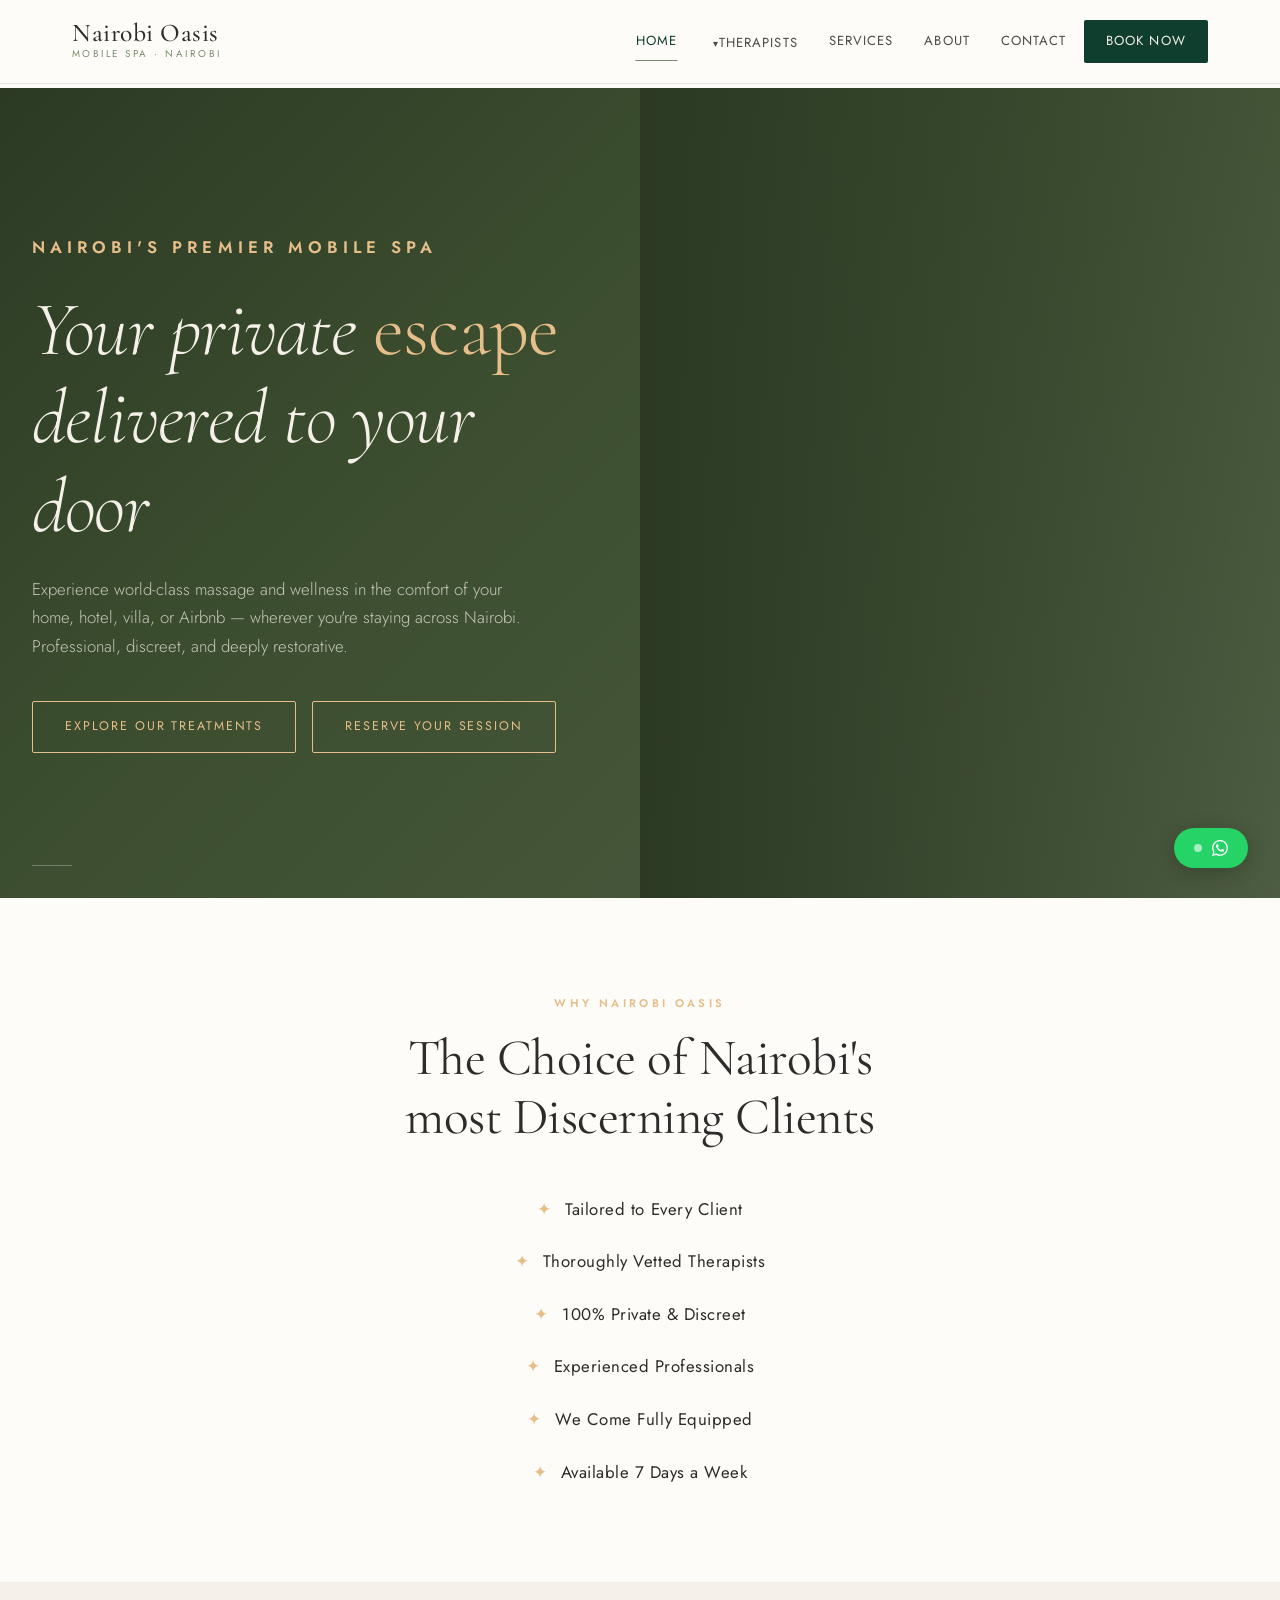
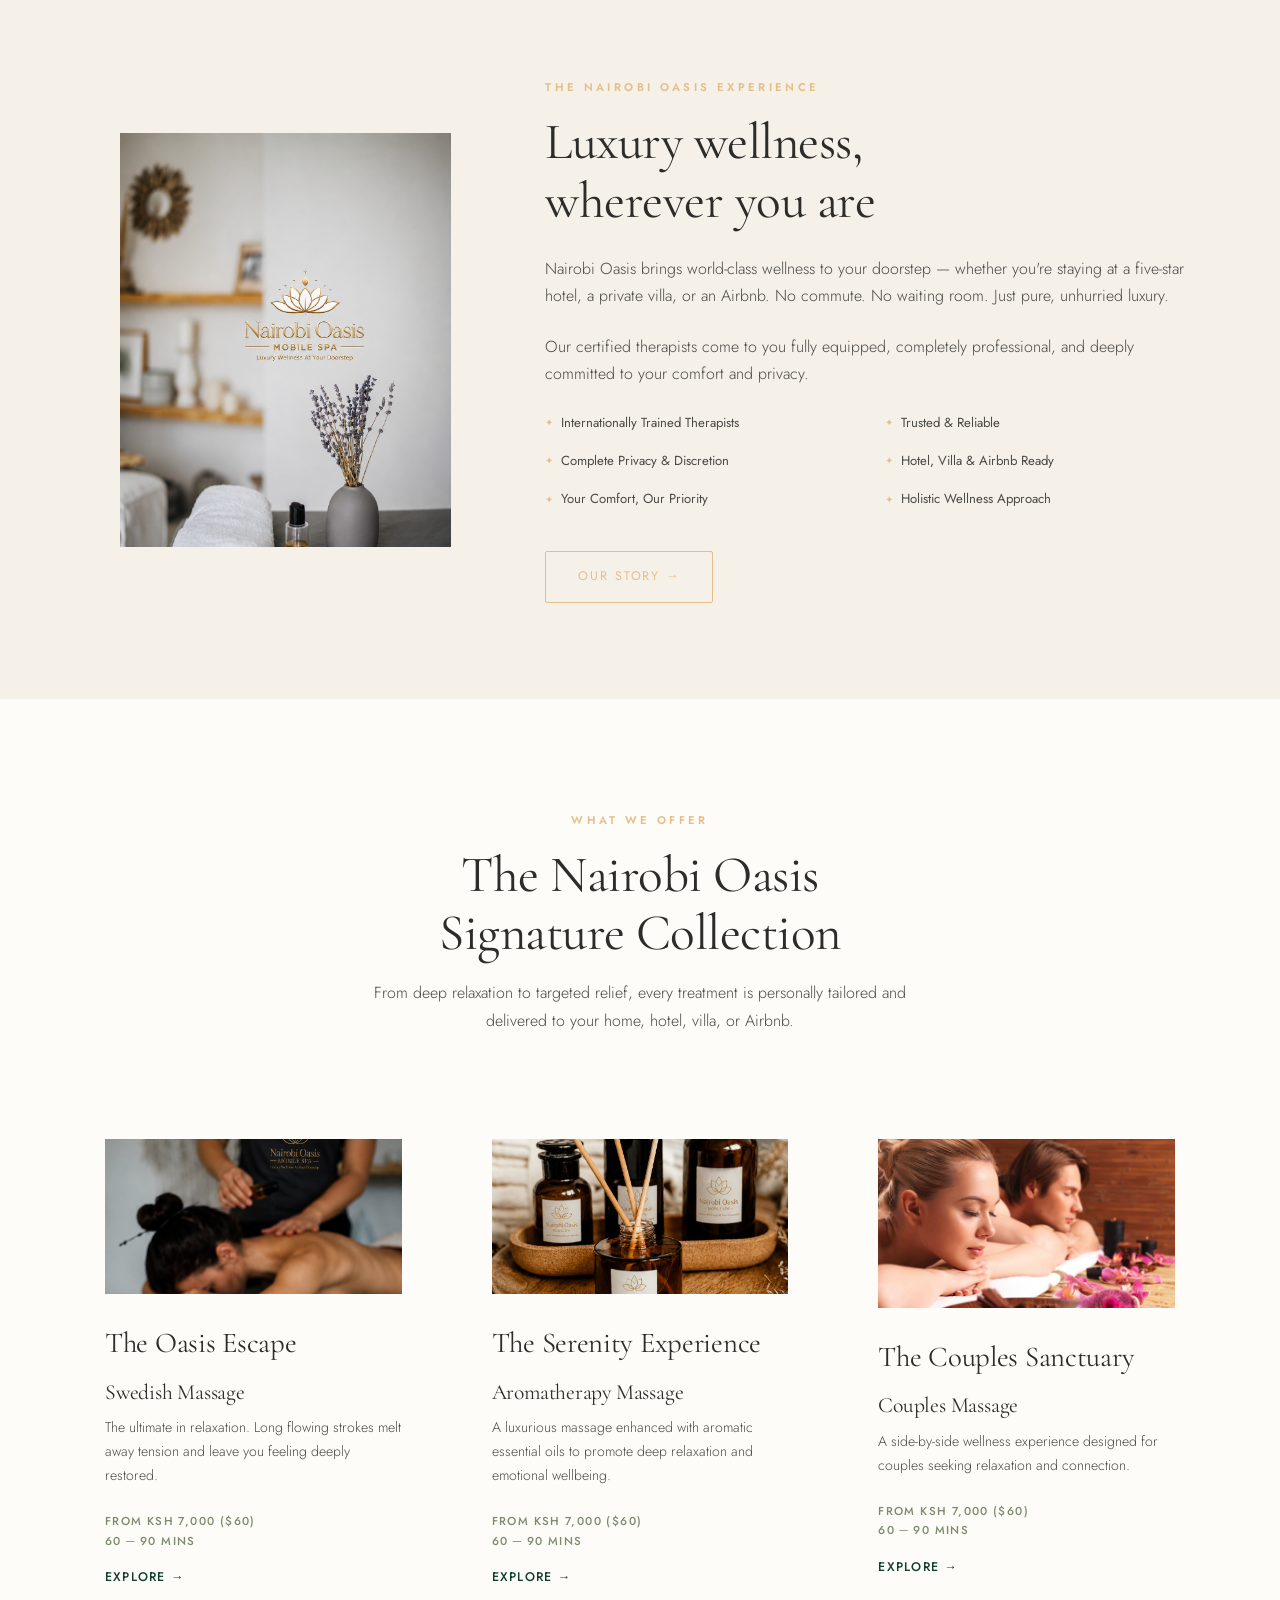
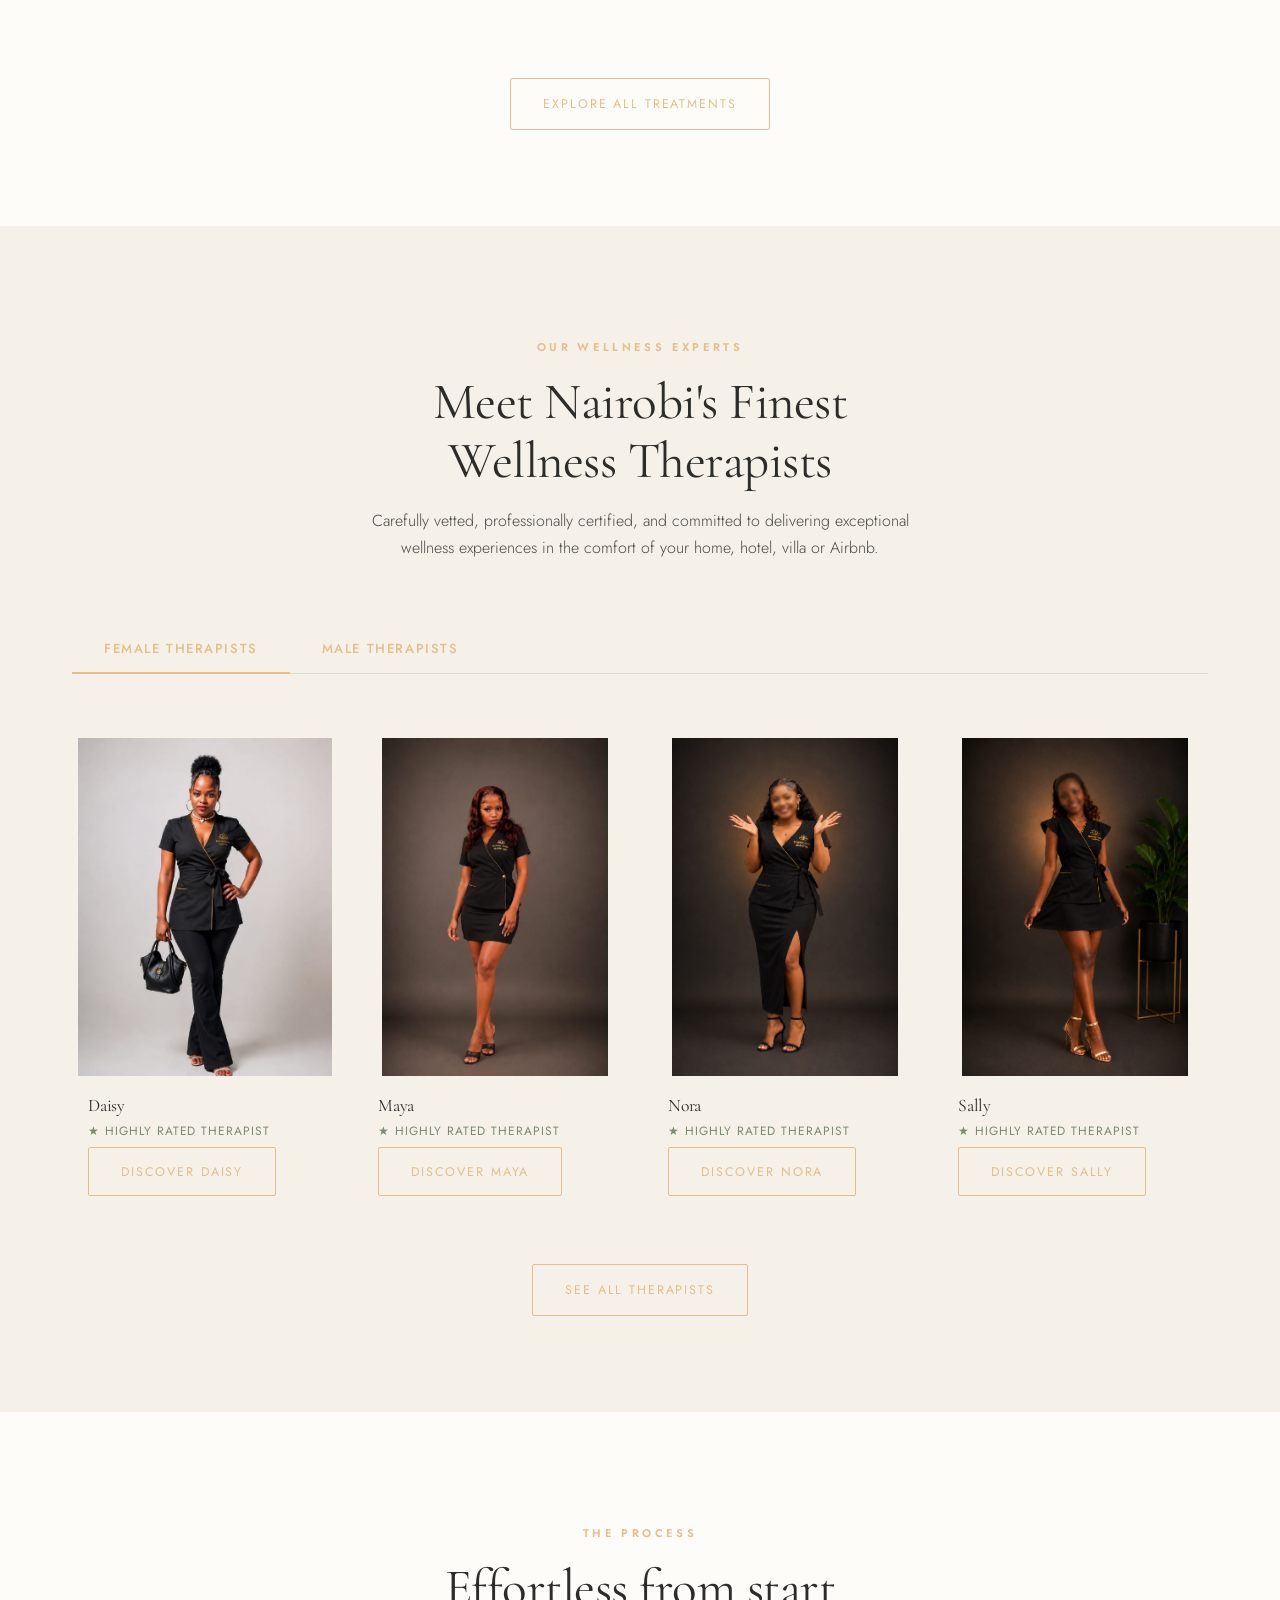
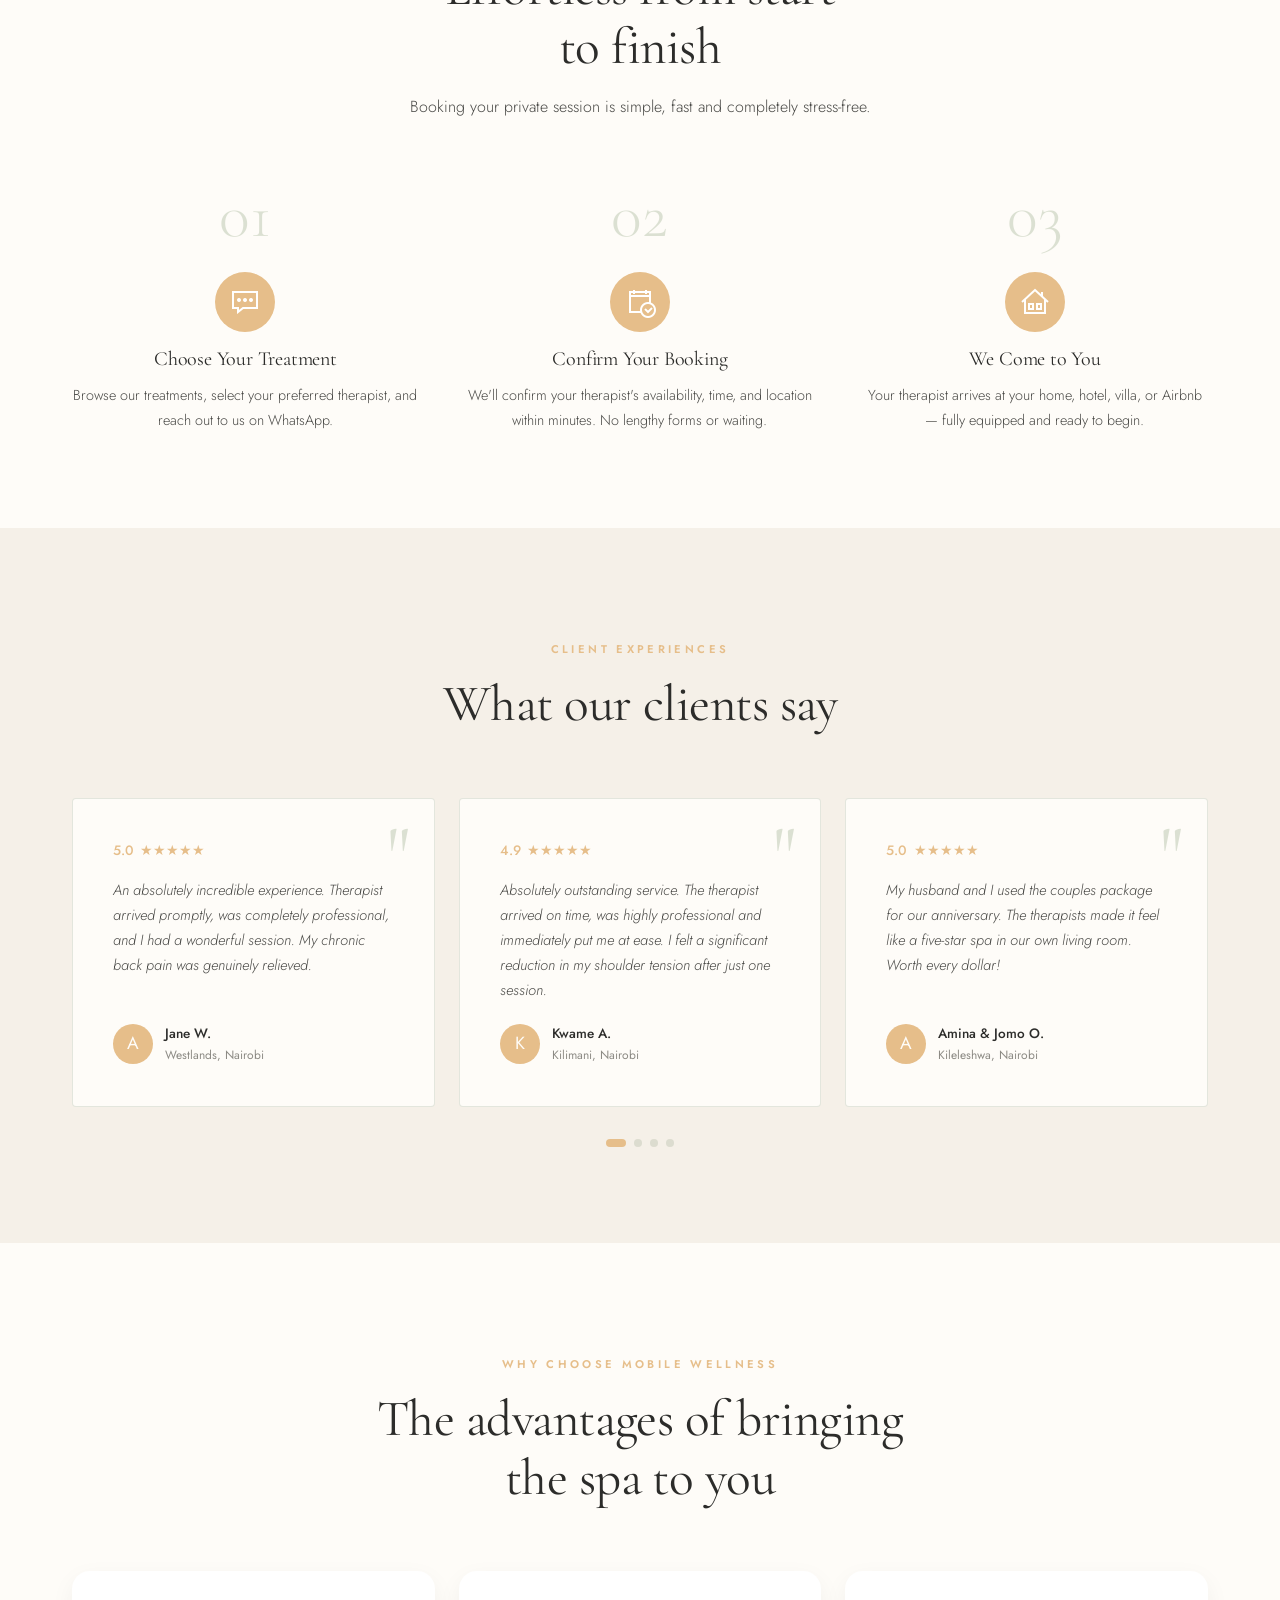
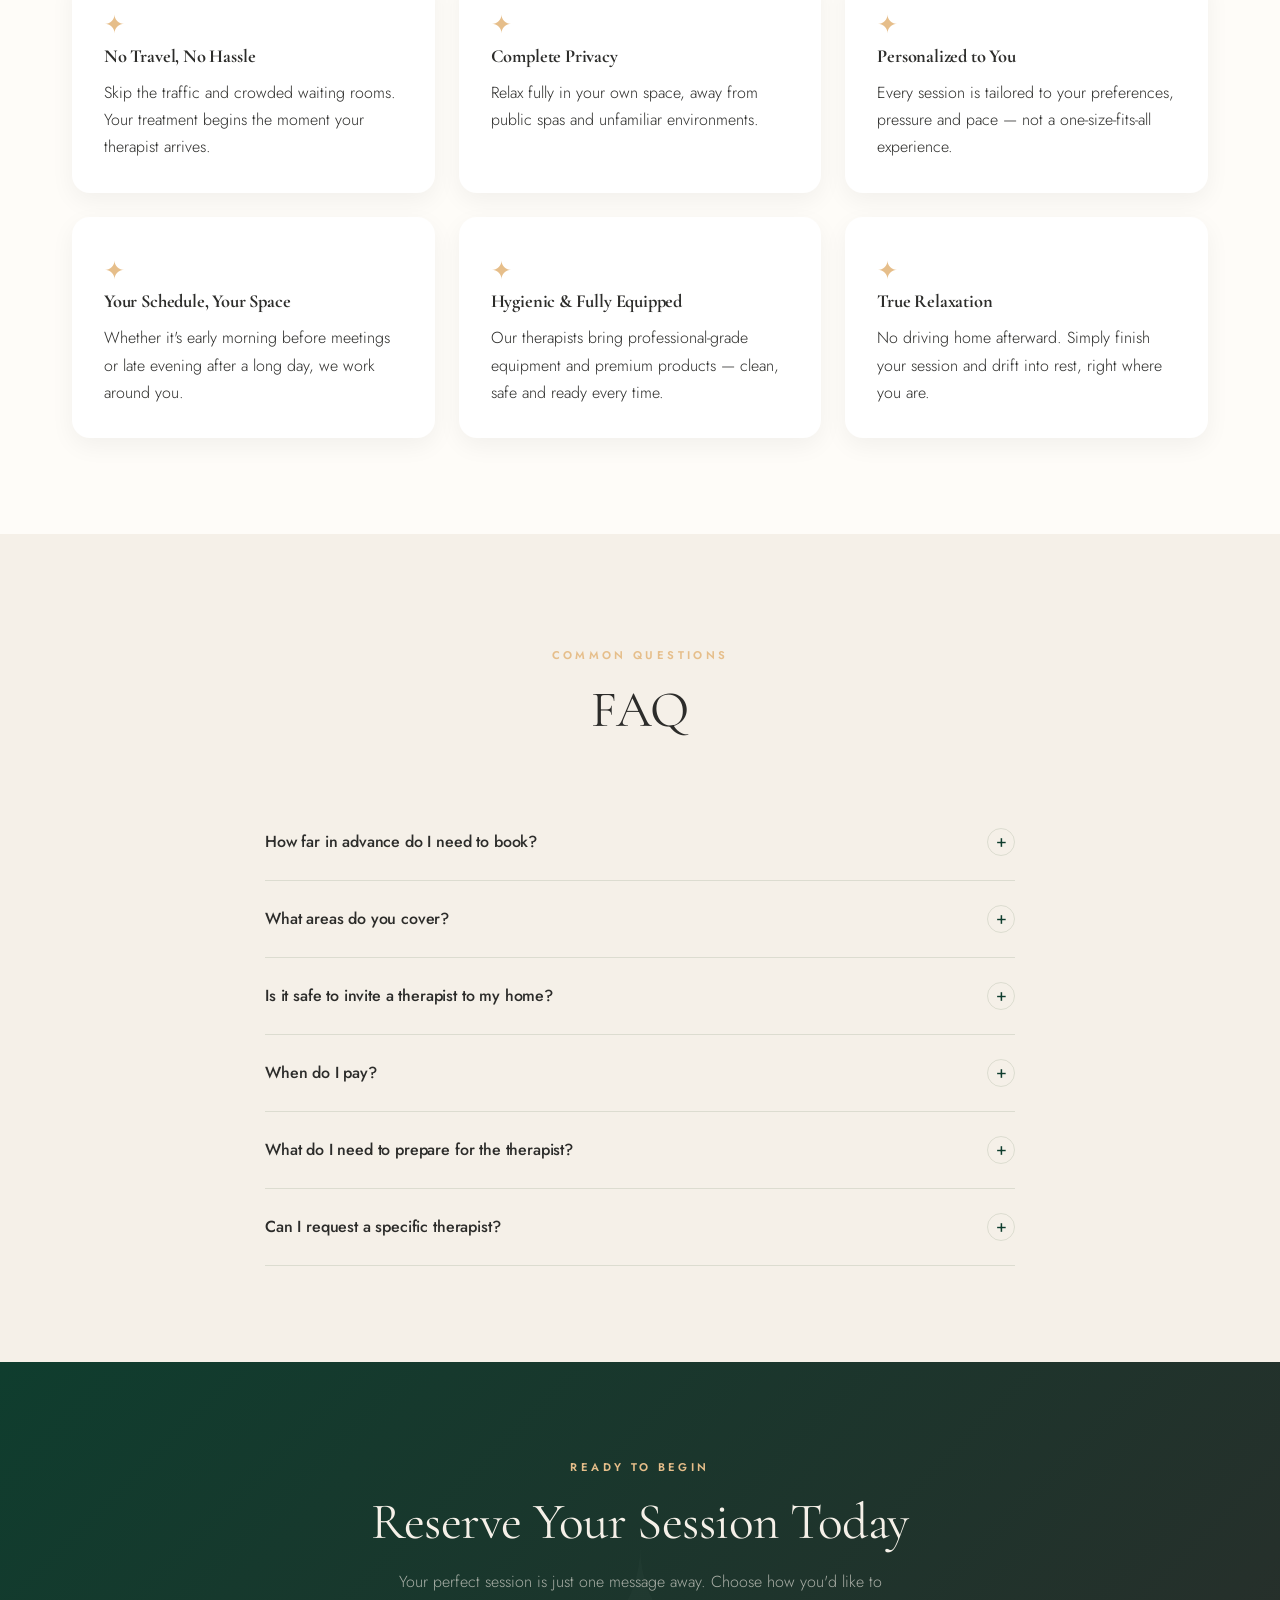
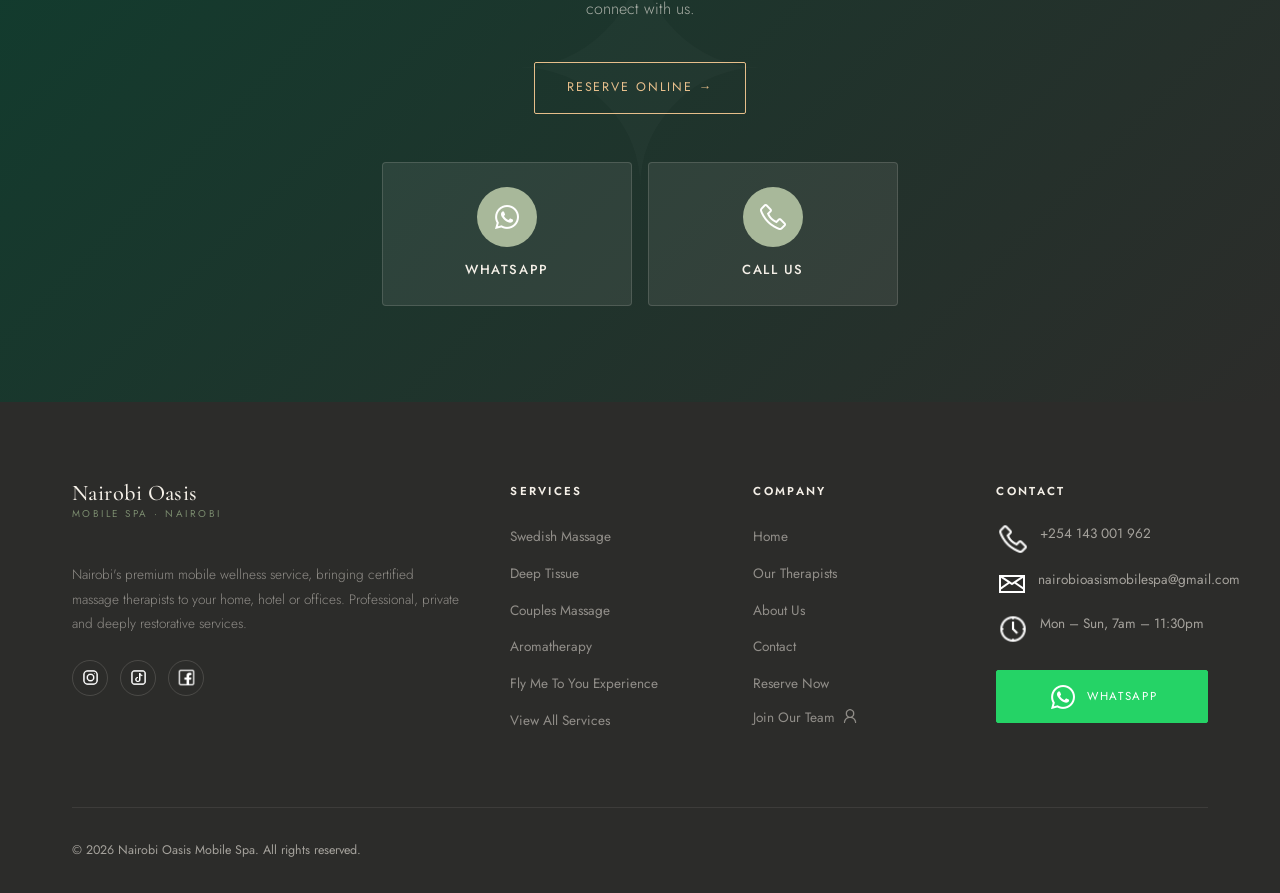
==== commit e2687d6a: "Nairobi-oasis updated" ====
--- a/index.html
+++ b/index.html
@@ -160,7 +160,7 @@
           <a href="services.html">Explore →</a>
         </div>
         <div class="service-card reveal">
-          <img src="img/couples-1-mini.png" alt="" class="service-card-img">
+          <img src="img/couples-1-mini.jpg" alt="" class="service-card-img">
           <h2 class="service-icon">The Couples Sanctuary</h2>
           <h3>Couples Massage</h3>
           <p>A side-by-side wellness experience designed for couples seeking relaxation and connection.</p>
@@ -568,7 +568,7 @@
           <li><a href="about.html">About Us</a></li>
           <li><a href="contact.html">Contact</a></li>
           <li><a href="booking.html">Reserve Now</a></li>
-          <li><a href="">Join Our Team</a> <span><img src="icons/profile.png" alt=""></span> </li>
+          <li class="team-list"><a href="">Join Our Team</a> <span><img src="icons/profile.png" alt=""></span> </li>
         </ul>
       </div>
       <div class="footer-col f-contact">
--- a/css/style.css
+++ b/css/style.css
@@ -727,15 +727,15 @@
 }
 
 .slider-btn {
-  display: none; /* hidden on desktop */
+  display: none; 
   flex-shrink: 0;
   width: 44px;
   height: 44px;
   border-radius: 50%;
-  background: var(--warm-white);
+  background: var(--earth);
   border: 1px solid var(--border);
   font-size: 1.4rem;
-  color: var(--sage-dark);
+  color: var(--warm-white);
   cursor: pointer;
   align-items: center;
   justify-content: center;
@@ -1360,9 +1360,12 @@
   margin-bottom: 1.25rem;
 }
 
+.team-list {
+  display: flex;
+}
+
 .footer-col ul li {
   margin-bottom: 0.6rem;
-  display: inline-flex;
   gap: 5px;
 }
 
@@ -2667,7 +2670,7 @@
   }
   
   .service-card {
-    padding: 1.2rem 0rem;
+    padding: 1.2rem 0.5rem;
   }
 
   .service-card:nth-child(3) {
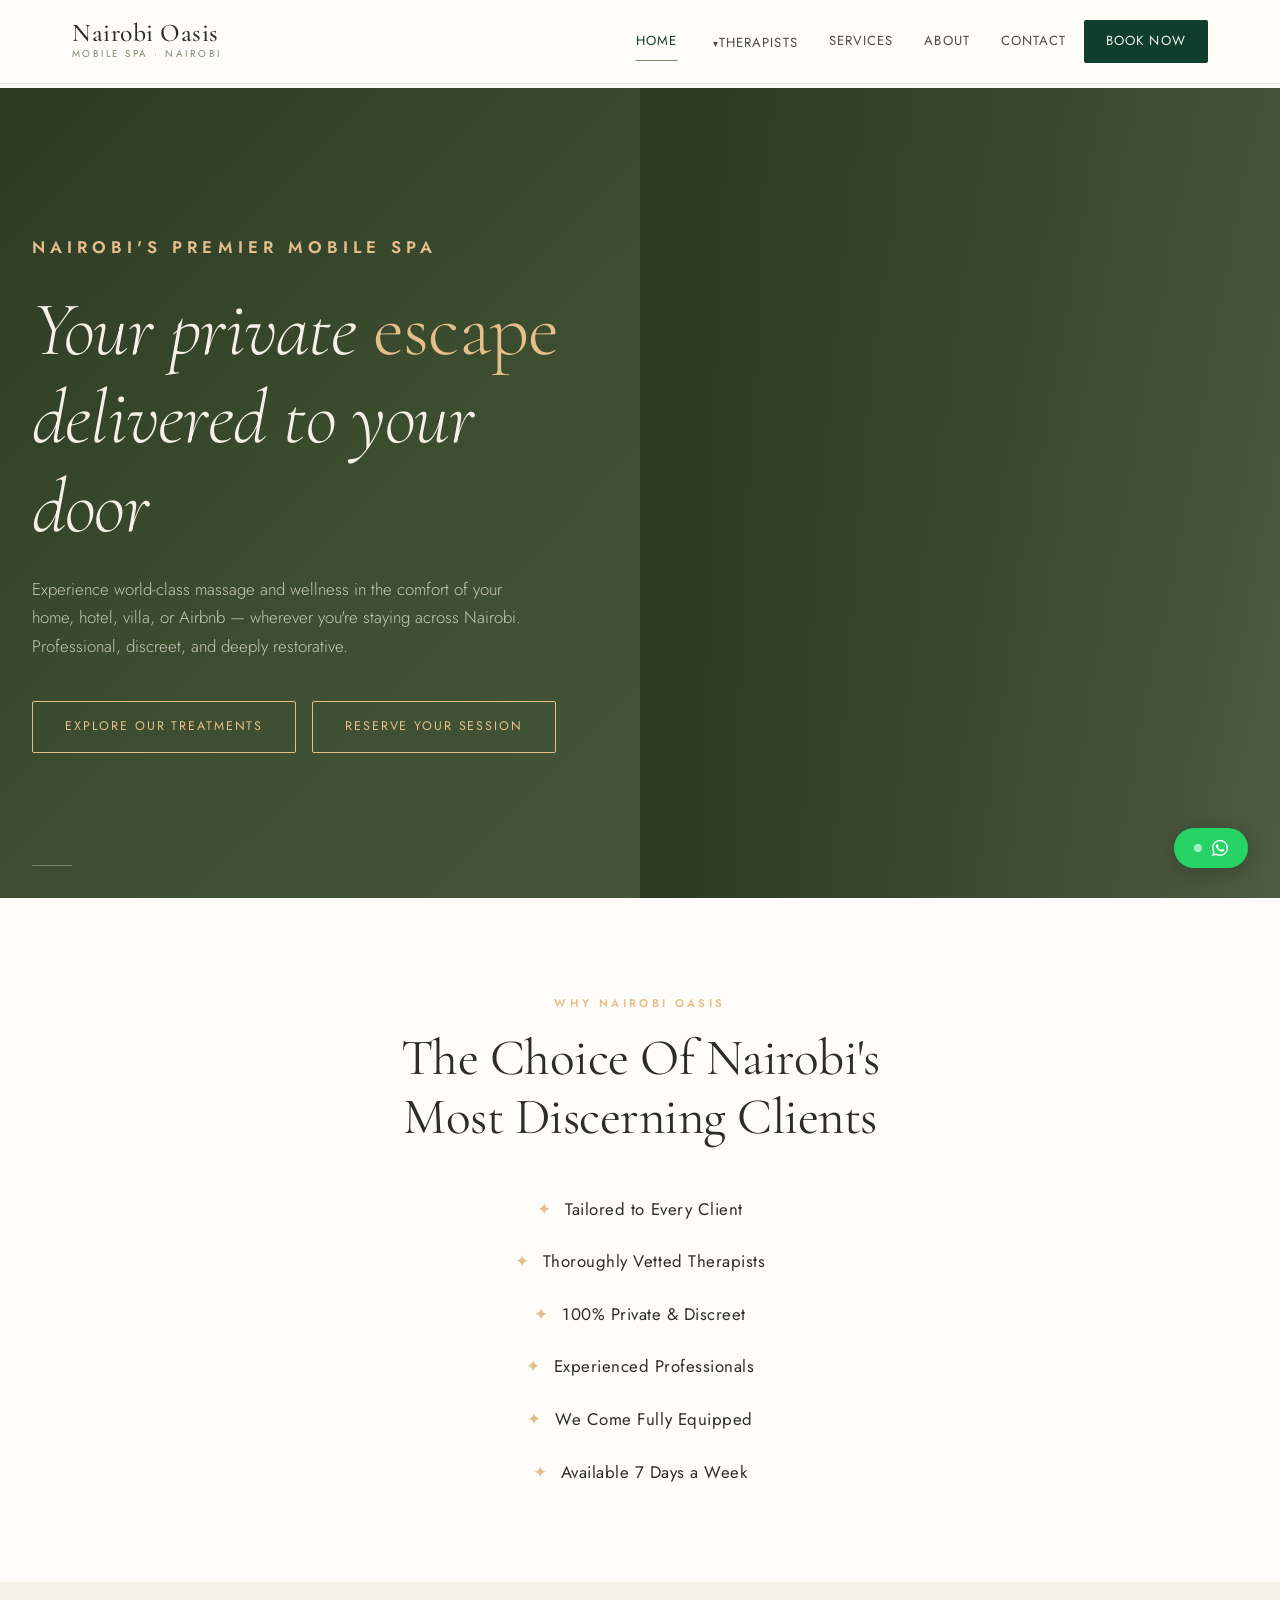
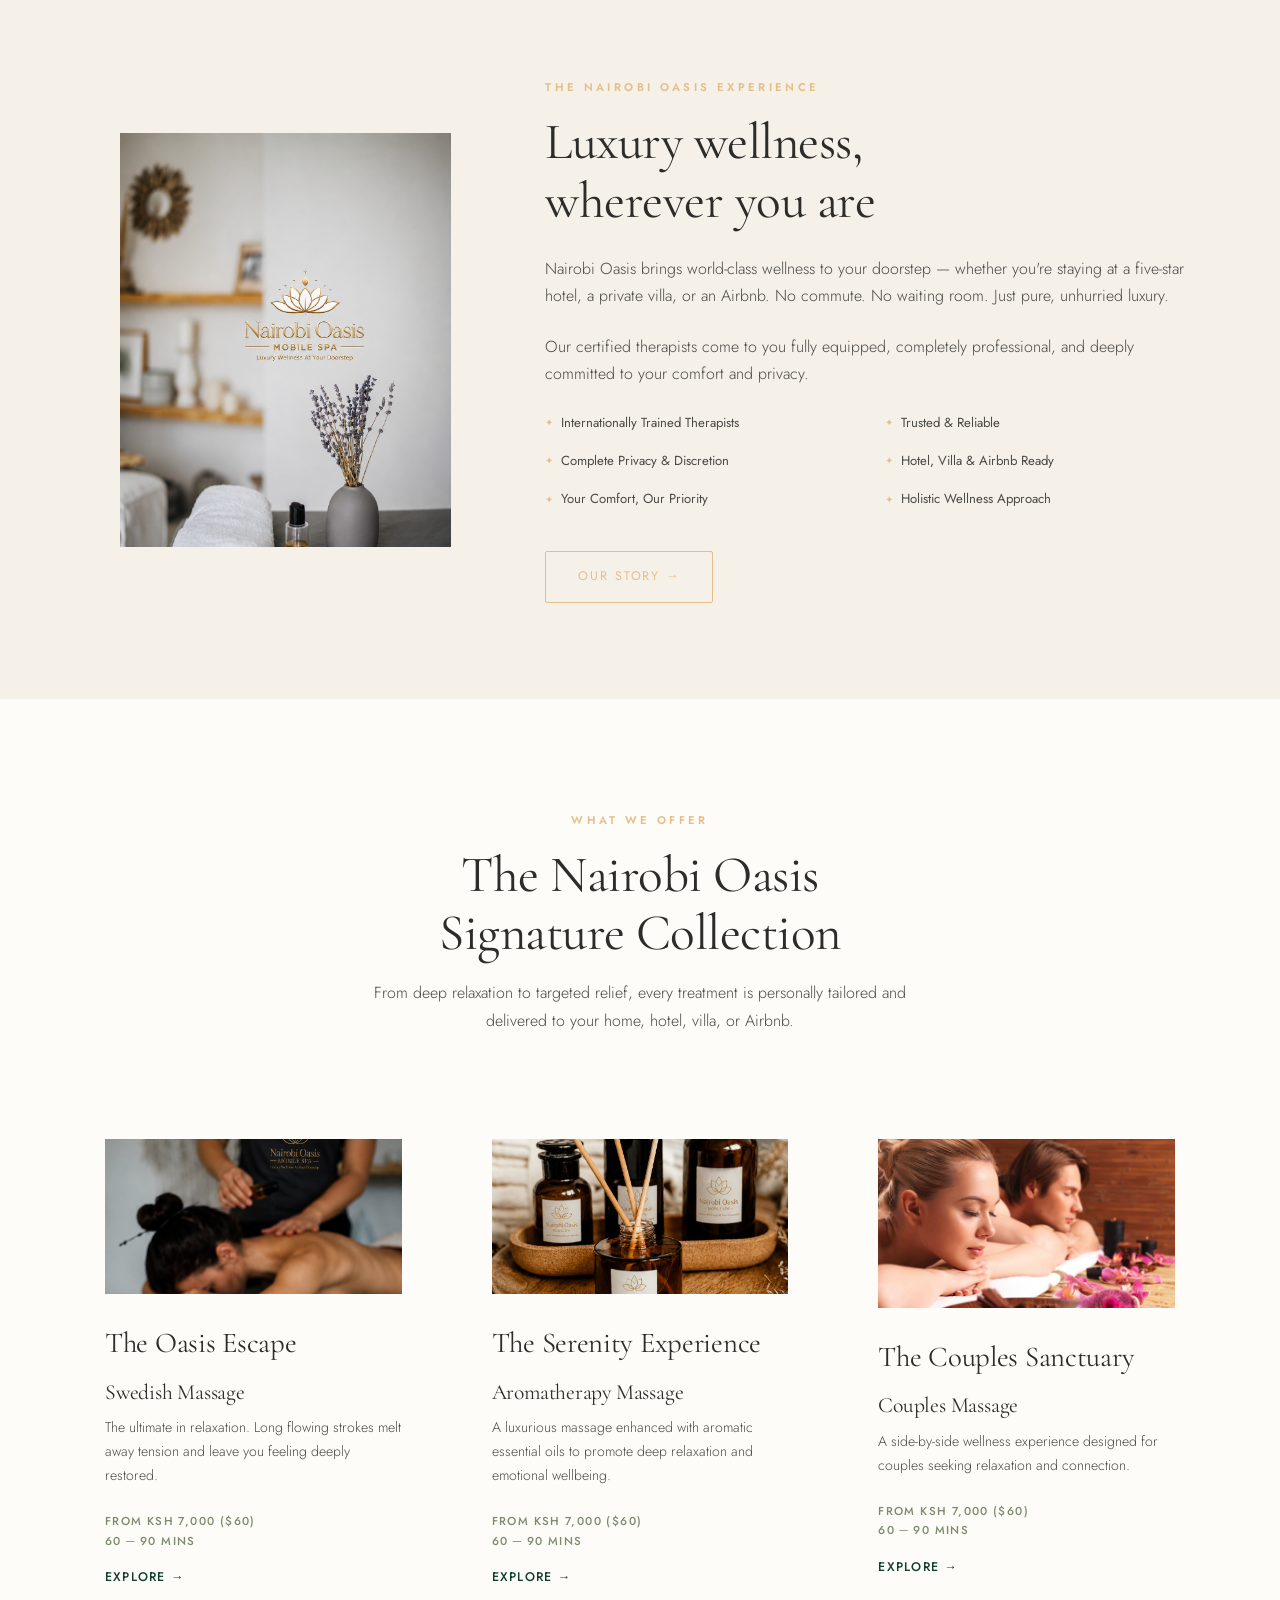
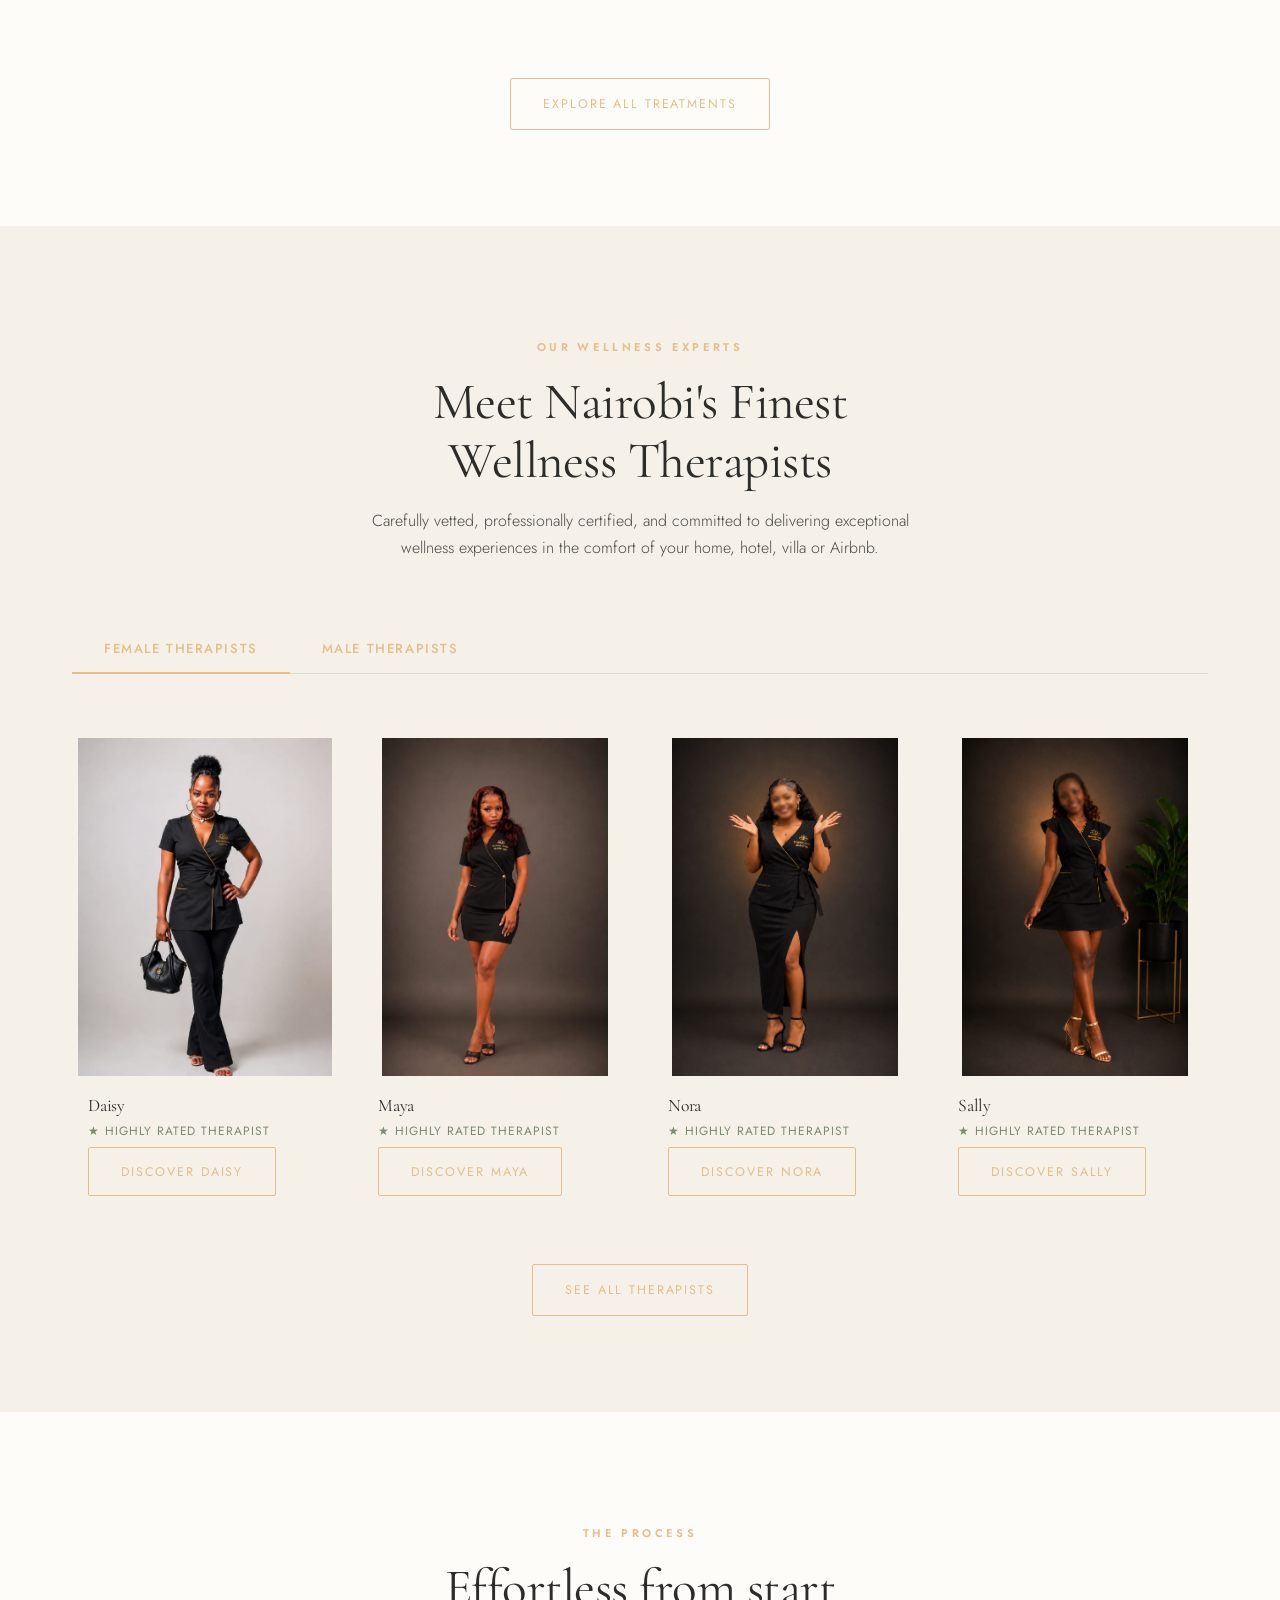
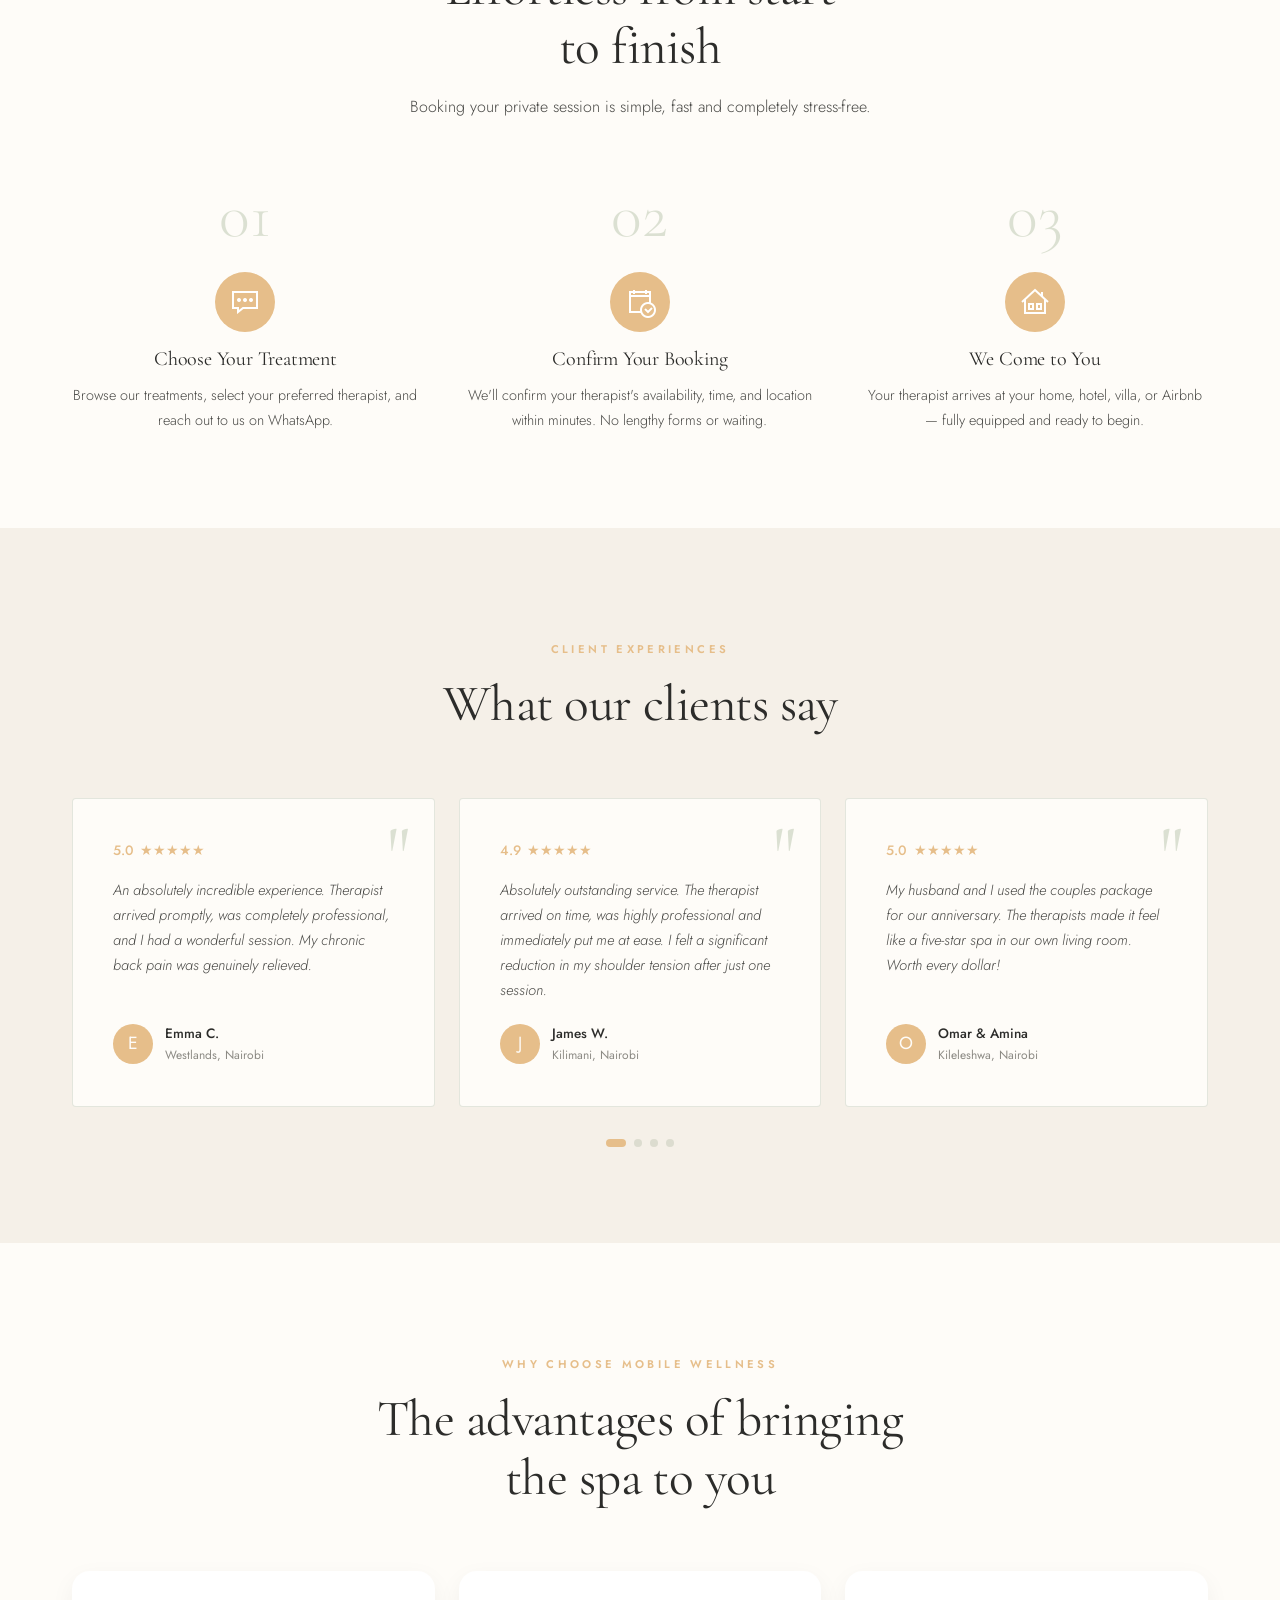
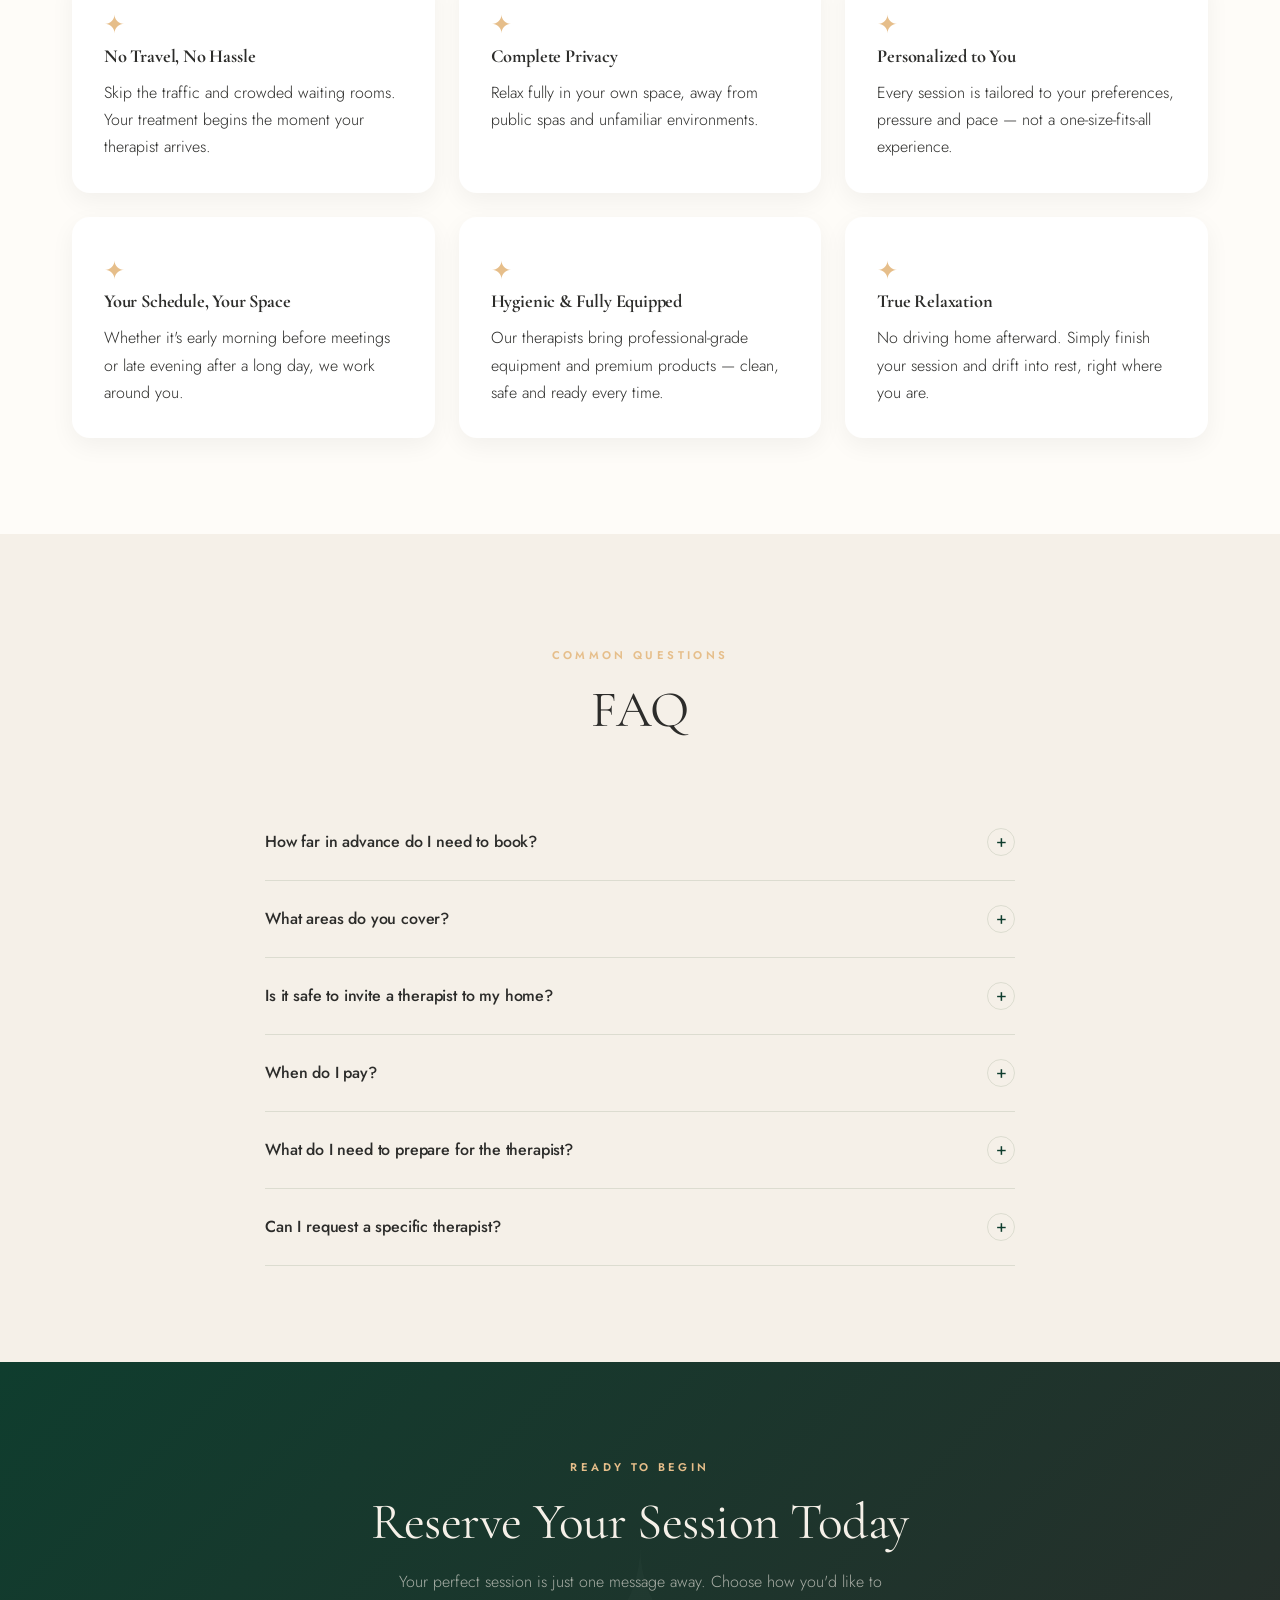
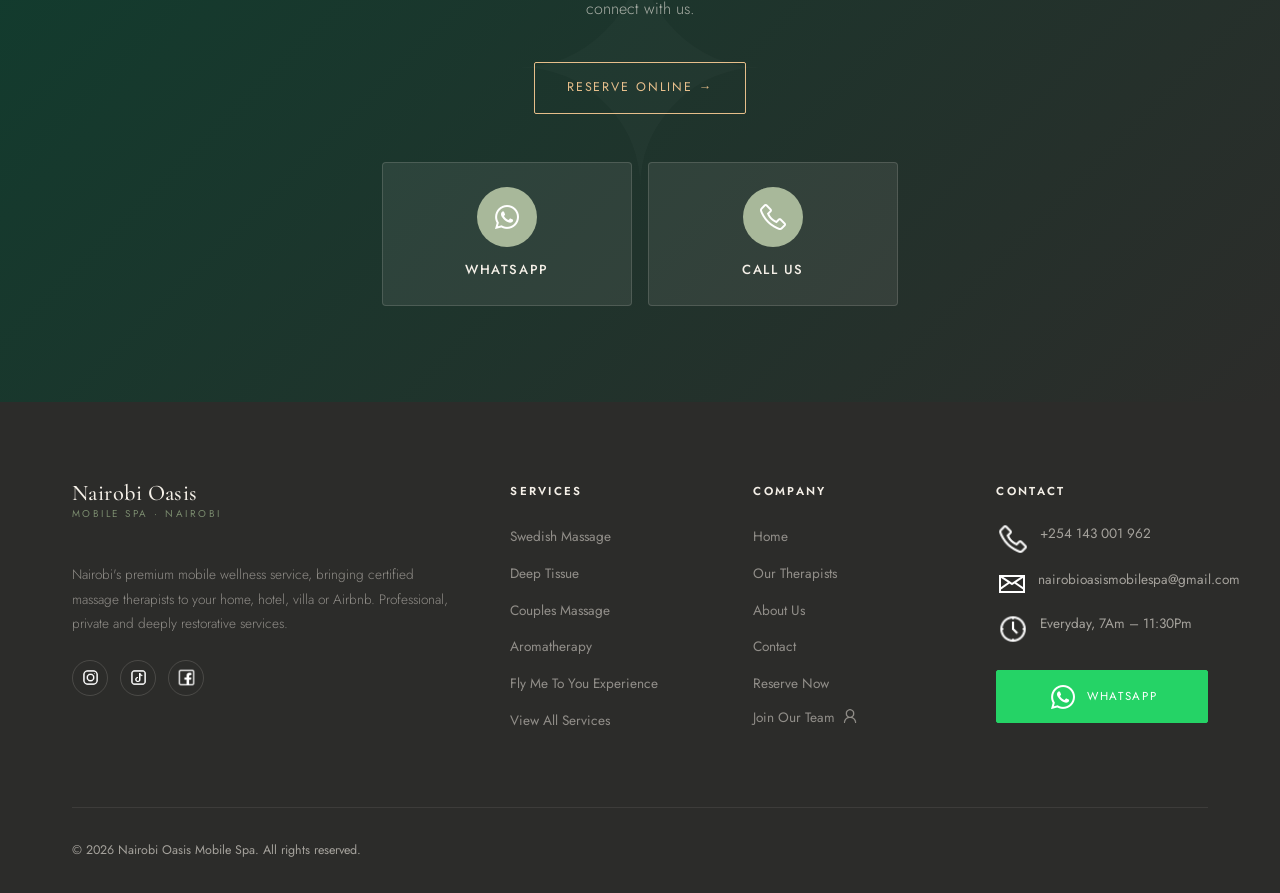
==== commit 7199be43: "Updated" ====
--- a/index.html
+++ b/index.html
@@ -92,7 +92,7 @@
   <div class="container">
     <p class="eyebrow">Why Nairobi Oasis</p>
     <h2>
-      The Choice of Nairobi's <br>most Discerning Clients
+      The Choice Of Nairobi's <br>Most Discerning Clients
     </h2>
     <ul class="why-list">
       <li><span>✦</span> Tailored to Every Client</li>
@@ -324,9 +324,9 @@
           <div class="stars"><span class="rating">5.0</span>★★★★★</div>
           <p>An absolutely incredible experience. Therapist arrived promptly, was completely professional, and I had a wonderful session. My chronic back pain was genuinely relieved.</p>
           <div class="reviewer">
-            <div class="reviewer-avatar">A</div>
+            <div class="reviewer-avatar">E</div>
             <div>
-              <div class="reviewer-name">Jane W.</div>
+              <div class="reviewer-name">Emma C.</div>
               <div class="reviewer-loc">Westlands, Nairobi</div>
             </div>
           </div>
@@ -336,9 +336,9 @@
           <div class="stars"><span class="rating">4.9</span>★★★★★</div>
           <p>Absolutely outstanding service. The therapist arrived on time, was highly professional and immediately put me at ease. I felt a significant reduction in my shoulder tension after just one session.</p>
           <div class="reviewer">
-            <div class="reviewer-avatar">K</div>
+            <div class="reviewer-avatar">J</div>
             <div>
-              <div class="reviewer-name">Kwame A.</div>
+              <div class="reviewer-name">James W.</div>
               <div class="reviewer-loc">Kilimani, Nairobi</div>
             </div>
           </div>
@@ -348,9 +348,9 @@
           <div class="stars"><span class="rating">5.0</span>★★★★★</div>
           <p>My husband and I used the couples package for our anniversary. The therapists made it feel like a five-star spa in our own living room. Worth every dollar!</p>
           <div class="reviewer">
-            <div class="reviewer-avatar">A</div>
+            <div class="reviewer-avatar">O</div>
             <div>
-              <div class="reviewer-name">Amina & Jomo O.</div>
+              <div class="reviewer-name">Omar & Amina</div>
               <div class="reviewer-loc">Kileleshwa, Nairobi</div>
             </div>
           </div>
@@ -360,9 +360,9 @@
           <div class="stars"><span class="rating">4.8</span>★★★★★</div>
           <p>Booking was effortless and the deep tissue massage was exactly what my travel-worn back needed. I'll definitely be a repeat client.</p>
           <div class="reviewer">
-            <div class="reviewer-avatar">T</div>
+            <div class="reviewer-avatar">M</div>
             <div>
-              <div class="reviewer-name">Tendai M.</div>
+              <div class="reviewer-name">Michael V.</div>
               <div class="reviewer-loc">Lavington, Nairobi</div>
             </div>
           </div>
@@ -536,7 +536,7 @@
           <span class="logo-name">Nairobi Oasis</span>
           <span class="logo-tagline">Mobile Spa · Nairobi</span>
         </div>
-        <p style="margin-top:1.25rem;">Nairobi's premium mobile wellness service, bringing certified massage therapists to your home, hotel or offices. Professional, private and deeply restorative services.</p>
+        <p style="margin-top:1.25rem;">Nairobi's premium mobile wellness service, bringing certified massage therapists to your home, hotel, villa or Airbnb. Professional, private and deeply restorative services.</p>
         <div class="social-links">
           <a href="https://www.instagram.com/nairobioasisspa" class="social-link" target="_blank" aria-label="Instagram">
             <img src="icons/instagram.png" alt="Instagram icon">
@@ -583,7 +583,7 @@
         </div>
         <div class="footer-contact-item">
             <img src="icons/time.png" class="icon-img" alt="">
-          <span>Mon – Sun, 7am – 11:30pm</span>
+          <span>Everyday, 7Am – 11:30Pm</span>
         </div>
         <div style="margin-top:1.5rem;display:flex;flex-direction:column;gap:0.5rem;">
           <a href="https://wa.me/254143001962" target="_blank" class="btn btn-wa" style="font-size:0.72rem;padding:0.6rem 1rem;justify-content:center;">
--- a/css/style.css
+++ b/css/style.css
@@ -743,7 +743,7 @@
 }
 
 .slider-btn:hover {
-  background: var(--sage);
+  background: var(--earth);
   color: var(--warm-white);
 }
 
@@ -879,6 +879,7 @@
 
 .therapist-section {
   position: relative;
+  padding: 1.5rem 0;
 }
 
 #therapist-profile-content {
@@ -1891,9 +1892,9 @@
 
 .faq-item.open .faq-toggle {
   transform: rotate(45deg);
-  background: var(--sage-dark);
+  background: var(--earth);
   color: var(--cream);
-  border-color: var(--sage-dark);
+  border-color: var(--earth);
 }
 
 .faq-a {
@@ -2830,10 +2831,6 @@
     z-index: 10;
   }
 
-  .carousel-btn:hover {
-    background: rgba(122, 139, 110, 1);
-  }
-
   .carousel-prev {
     left: 10px;
   }
